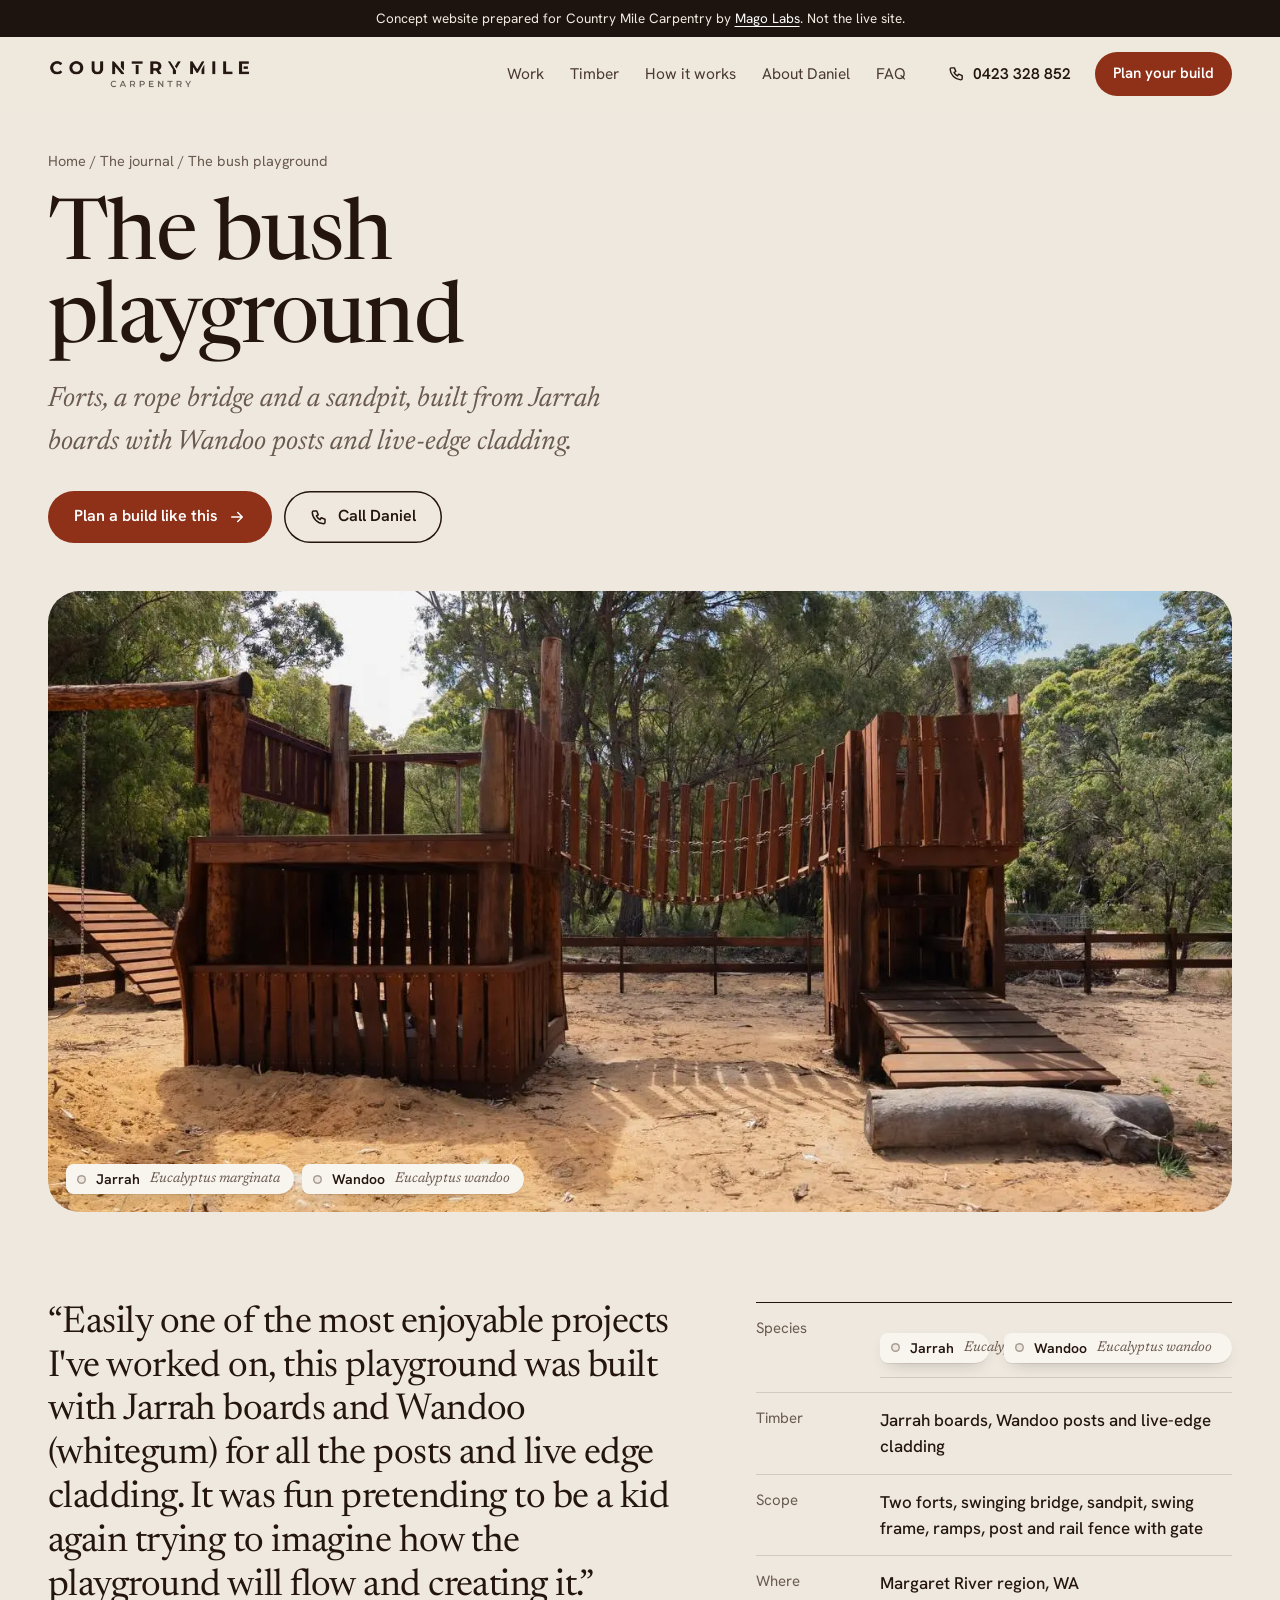
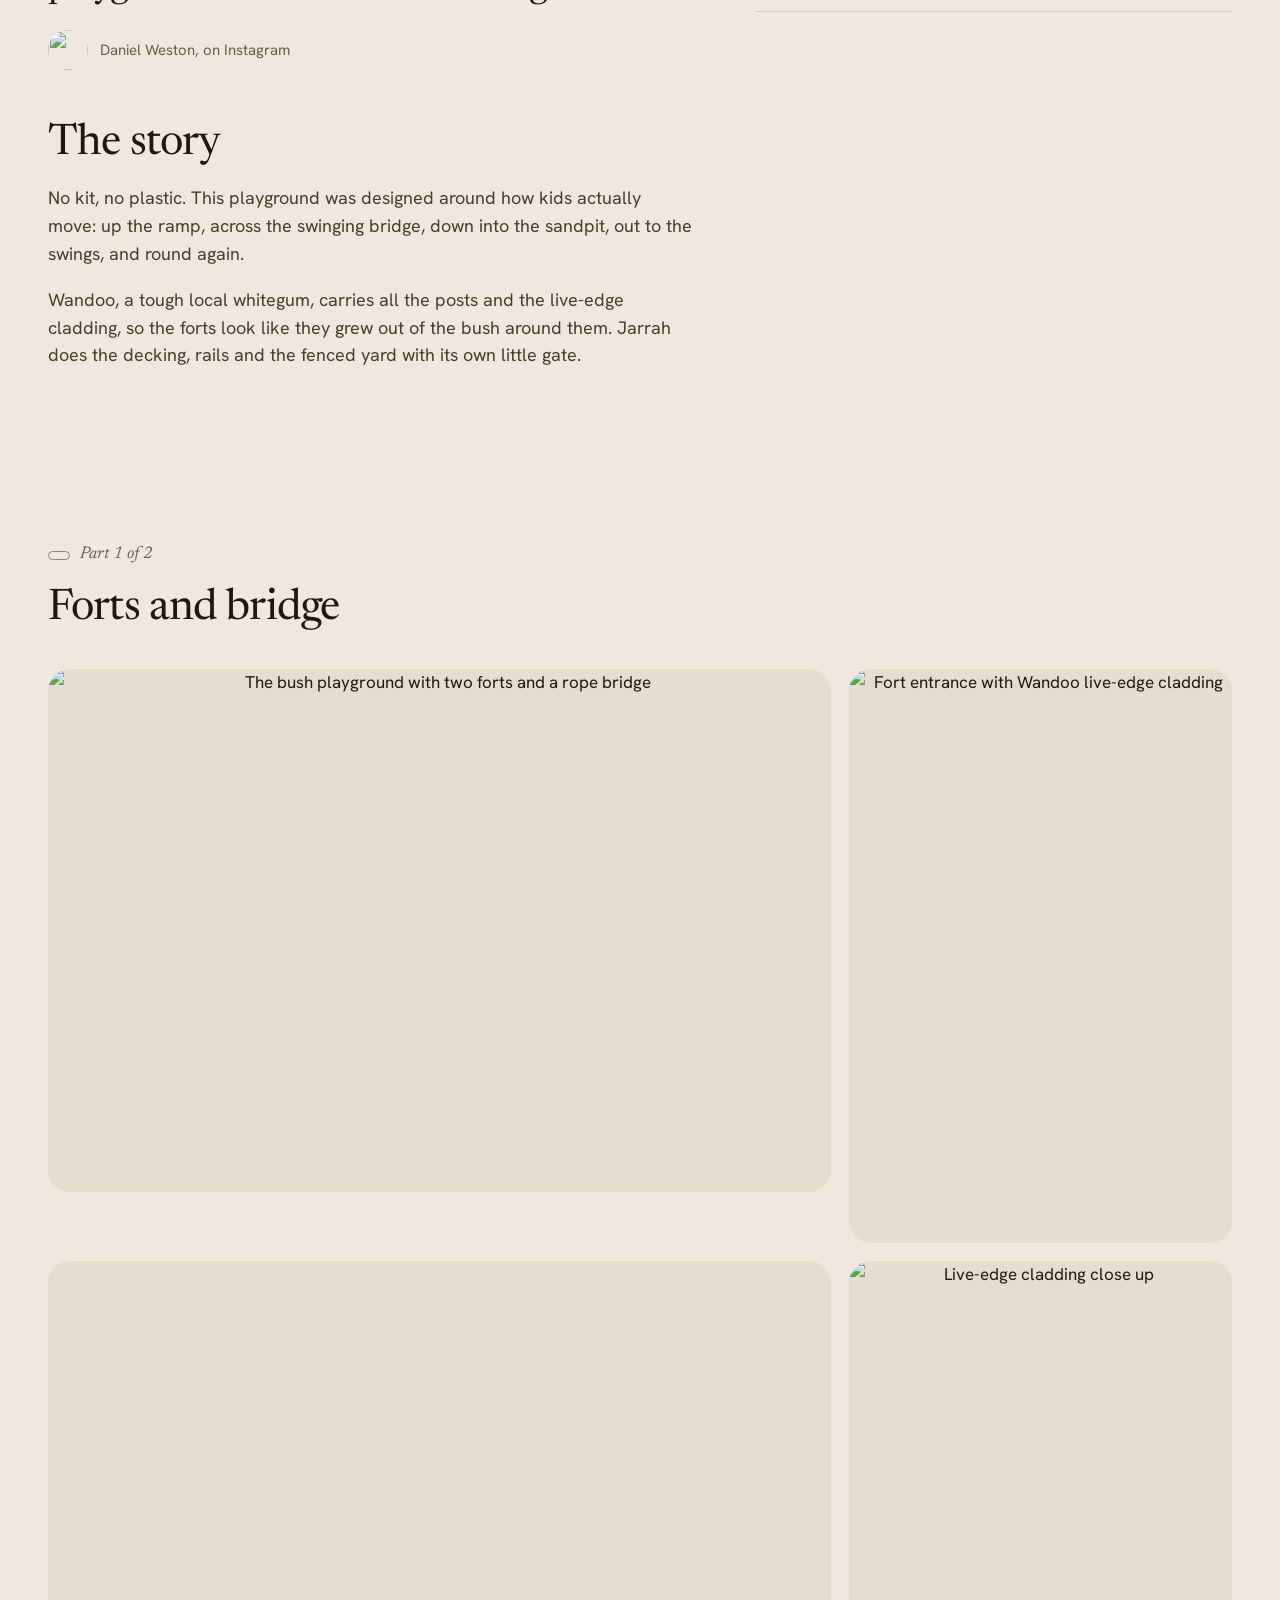
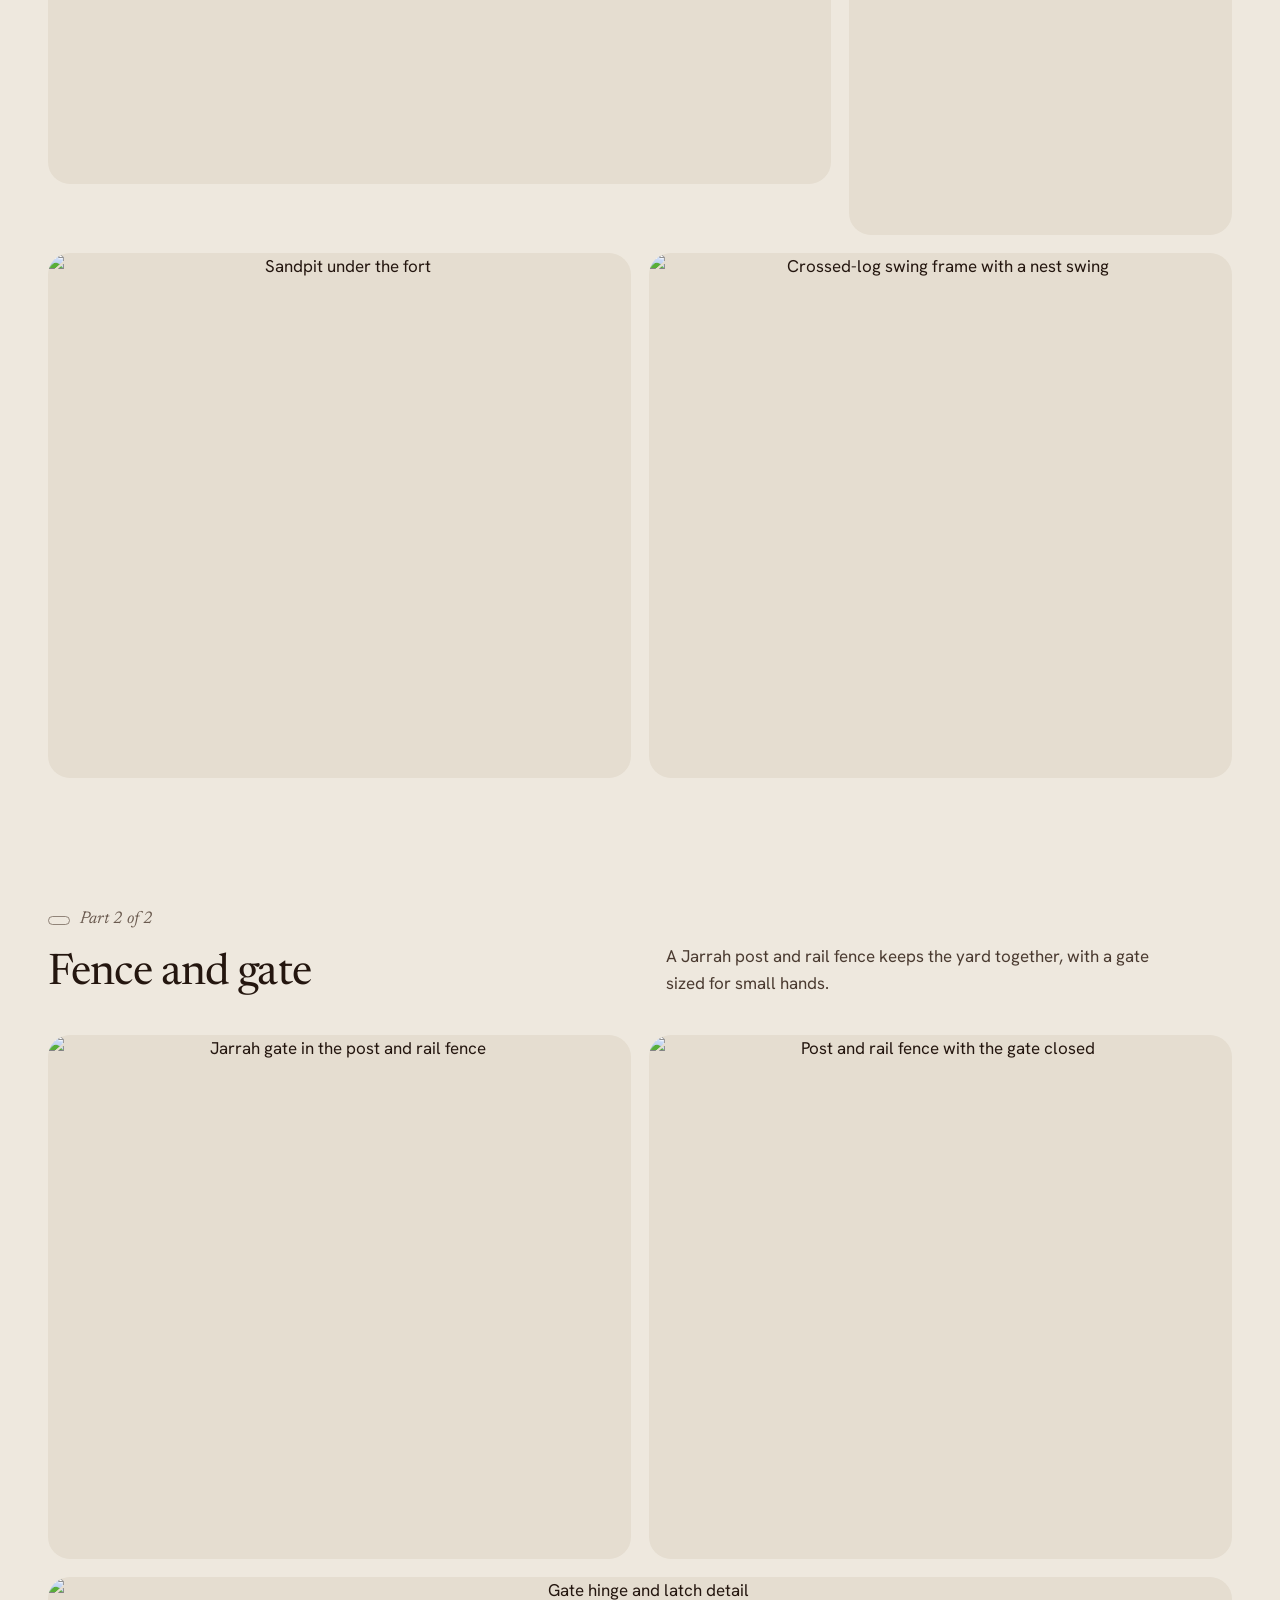
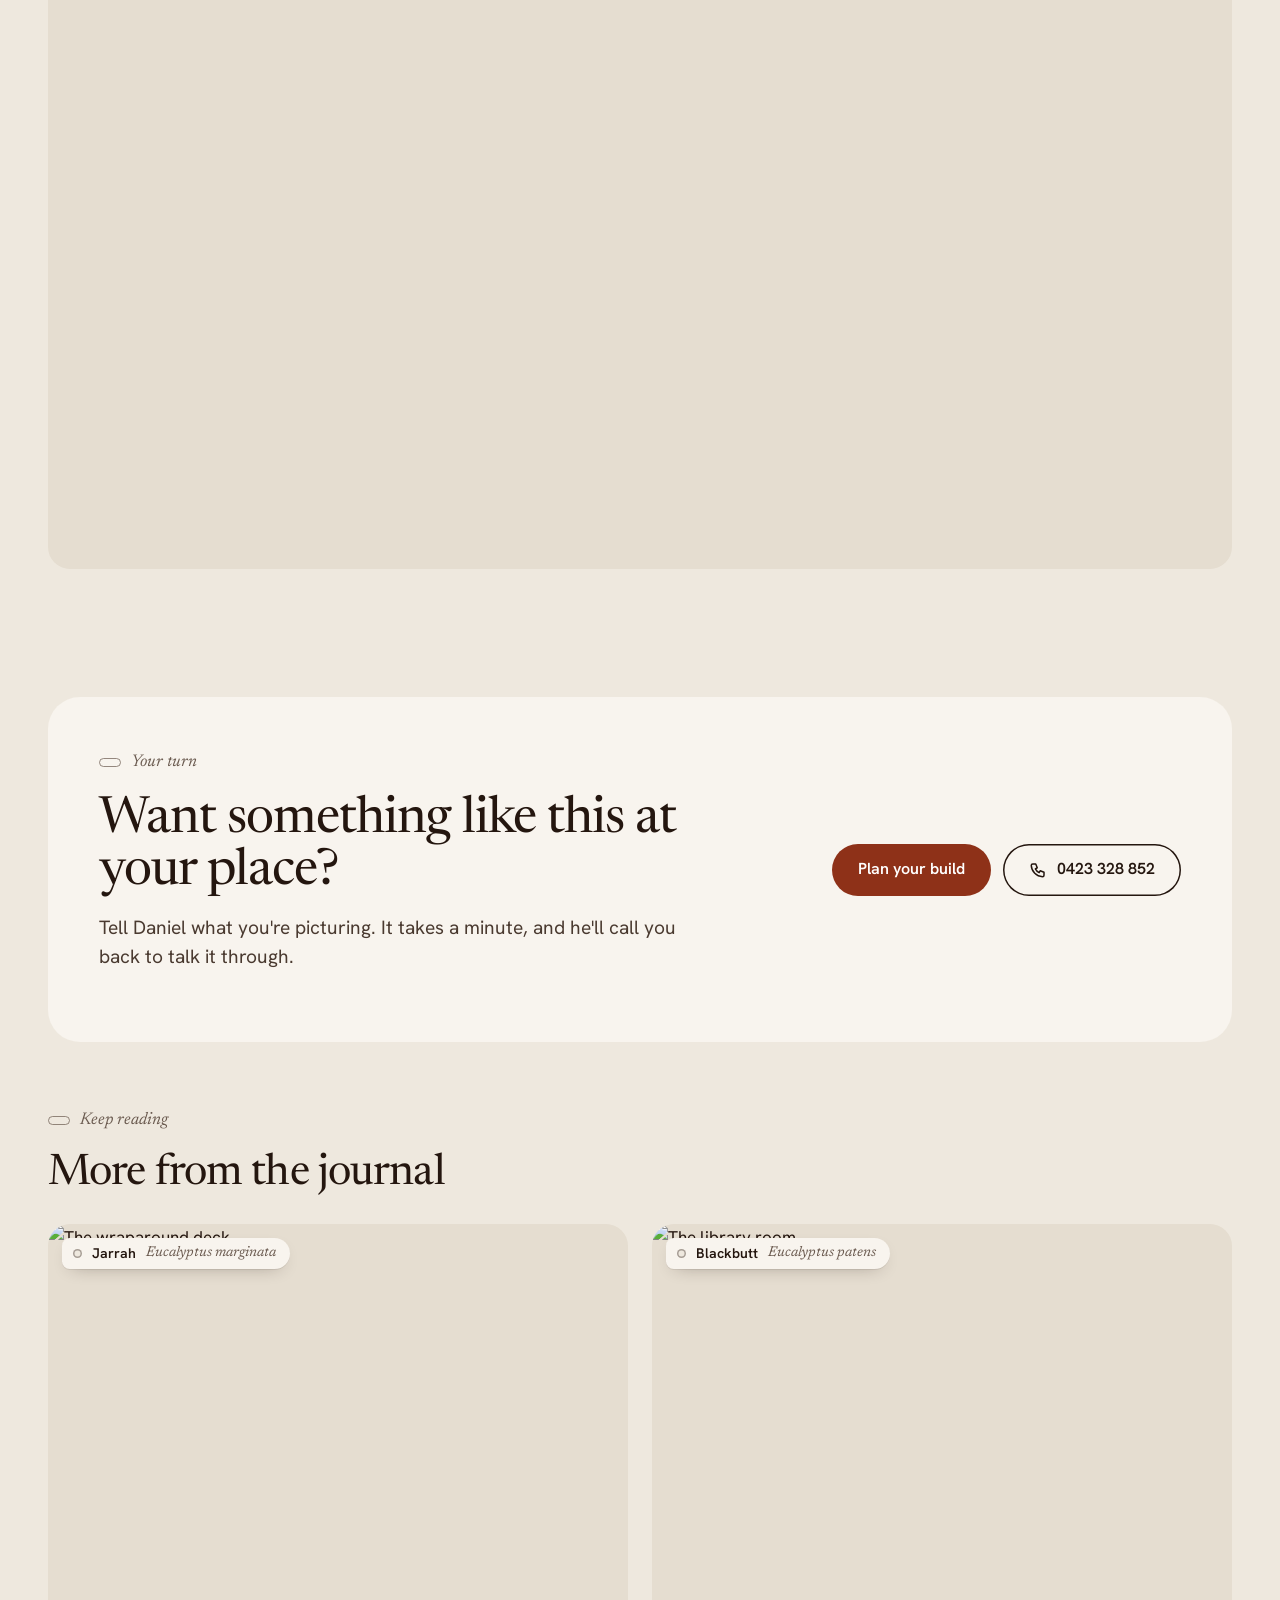
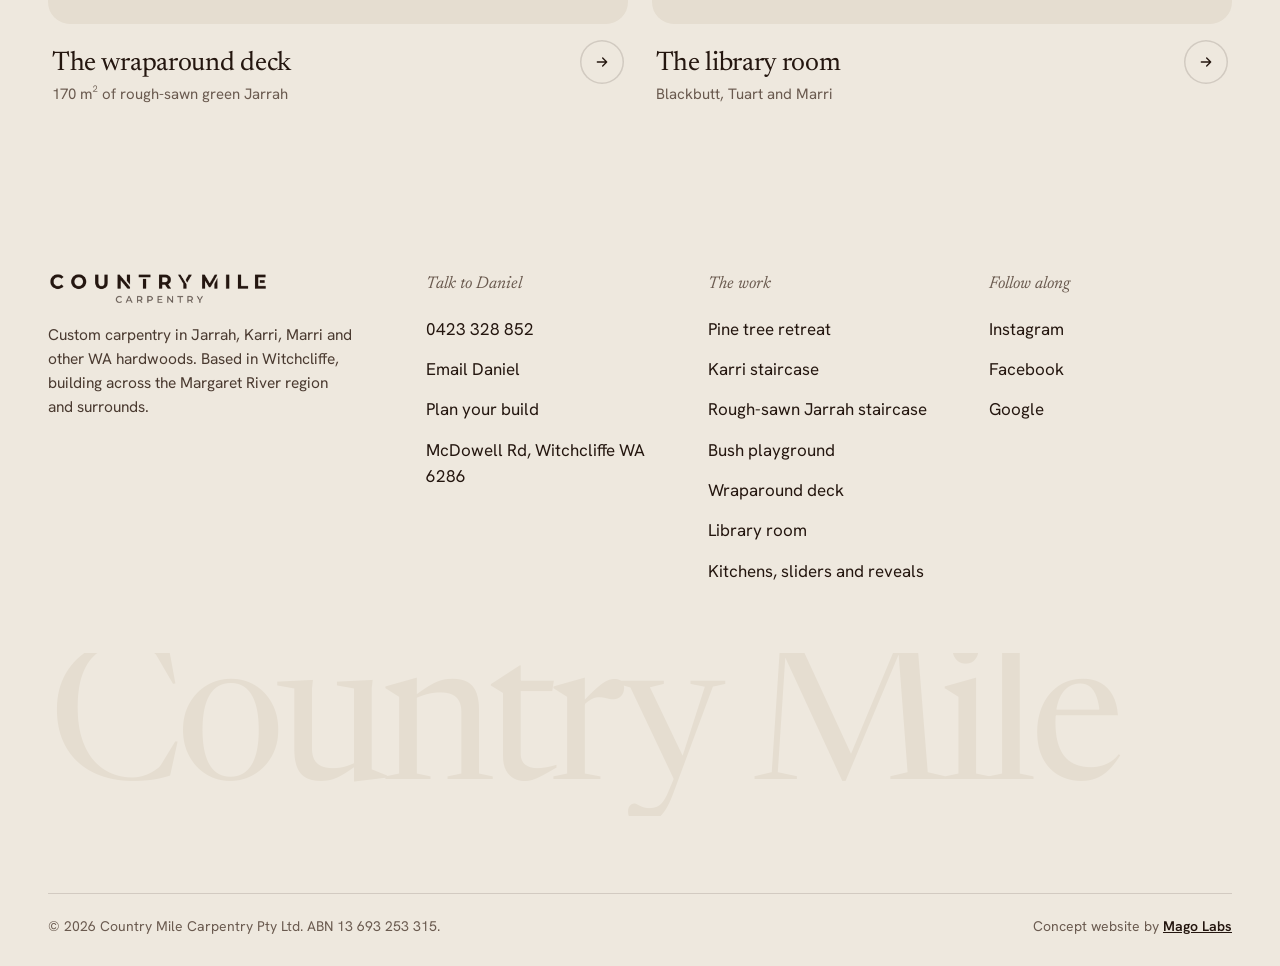
==== projects/bush-playground.html @ 71e159e7 "Add files via upload" ====
<!doctype html>
<html lang="en-AU">
<head>
<meta charset="utf-8">
<meta name="viewport" content="width=device-width,initial-scale=1,viewport-fit=cover">
<title>The bush playground | Custom timber playground in Jarrah and Wandoo | Country Mile Carpentry</title>
<meta name="description" content="Forts, a rope bridge and a sandpit, built from Jarrah boards with Wandoo posts and live-edge cladding. Custom carpentry by Daniel Weston, Country Mile Carpentry, Witchcliffe WA. Call 0423 328 852.">
<link rel="canonical" href="https://countrymilecarpentry.vercel.app/projects/bush-playground.html">
<meta name="robots" content="noindex">
<meta property="og:type" content="website">
<meta property="og:title" content="The bush playground | Custom timber playground in Jarrah and Wandoo | Country Mile Carpentry">
<meta property="og:description" content="Forts, a rope bridge and a sandpit, built from Jarrah boards with Wandoo posts and live-edge cladding. Custom carpentry by Daniel Weston, Country Mile Carpentry, Witchcliffe WA. Call 0423 328 852.">
<meta property="og:image" content="https://countrymilecarpentry.vercel.app/img/og.jpg">
<meta name="theme-color" content="#EEE8DE">
<link rel="icon" href="../favicon.svg" type="image/svg+xml">
<link rel="preload" href="../fonts/newsreader.woff2" as="font" type="font/woff2" crossorigin>
<link rel="preload" href="../fonts/hanken.woff2" as="font" type="font/woff2" crossorigin>
<link rel="stylesheet" href="../styles.css">
<script>document.documentElement.classList.add('js')</script>
<link rel="preload" as="image" href="../img/play-wide-b.webp"><script type="application/ld+json">{"@context": "https://schema.org", "@type": "CreativeWork", "name": "The bush playground", "about": "Custom timber playground in Jarrah and Wandoo, Margaret River region", "creator": {"@type": "HomeAndConstructionBusiness", "name": "Country Mile Carpentry", "telephone": "+61423328852"}, "image": "https://countrymilecarpentry.vercel.app/img/play-wide-b.webp"}</script><script type="application/ld+json">{"@context": "https://schema.org", "@type": "BreadcrumbList", "itemListElement": [{"@type": "ListItem", "position": 1, "name": "Home", "item": "https://countrymilecarpentry.vercel.app/"}, {"@type": "ListItem", "position": 2, "name": "The bush playground", "item": "https://countrymilecarpentry.vercel.app/projects/bush-playground.html"}]}</script>
</head>
<body>
<a class="sr" href="#main">Skip to content</a>
<div class="demo-bar">Concept website prepared for Country Mile Carpentry by <a href="https://magolabs.in" target="_blank" rel="noopener">Mago Labs</a>. Not the live site.</div>
<header class="site-head">
 <div class="wrap head-in">
  <a class="brand" href="../index.html" aria-label="Country Mile Carpentry home"><img src="../img/logo-dark.png" width="1436" height="212" alt="Country Mile Carpentry"></a>
  <nav class="nav" id="nav" aria-label="Main">
   <a href="../index.html#work">Work</a>
   <a href="../index.html#timber">Timber</a>
   <a href="../index.html#process">How it works</a>
   <a href="../index.html#about">About Daniel</a>
   <a href="../index.html#faq">FAQ</a>
  </nav>
  <button class="menu-btn" aria-expanded="false" aria-controls="nav">Menu</button>
  <div class="head-cta">
   <a class="tel" href="tel:+61423328852" aria-label="Call Daniel on 0423 328 852"><svg viewBox="0 0 24 24" fill="none" stroke="currentColor" stroke-width="2" stroke-linecap="round" stroke-linejoin="round" aria-hidden="true"><path d="M5 4h4l2 5-2.5 1.5a11 11 0 0 0 5 5L15 13l5 2v4a2 2 0 0 1-2 2A16 16 0 0 1 3 6a2 2 0 0 1 2-2"/></svg><span>0423 328 852</span></a>
   <a class="btn sm" href="../index.html#plan">Plan your build</a>
  </div>
 </div>
</header>
<main id="main">

<div class="wrap">
 <nav class="crumbs" aria-label="Breadcrumb"><a href="../index.html">Home</a> / <a href="../index.html#work">The journal</a> / <span aria-current="page">The bush playground</span></nav>
 <section class="p-hero">
  <h1>The bush playground</h1>
  <p class="sub">Forts, a rope bridge and a sandpit, built from Jarrah boards with Wandoo posts and live-edge cladding.</p>
  <div class="hero-actions"><a class="btn" href="../index.html?build=play#plan">Plan a build like this <svg viewBox="0 0 24 24" fill="none" stroke="currentColor" stroke-width="2" stroke-linecap="round" stroke-linejoin="round" aria-hidden="true"><path d="M5 12h14M13 6l6 6-6 6"/></svg></a><a class="btn ghost" href="tel:+61423328852"><svg viewBox="0 0 24 24" fill="none" stroke="currentColor" stroke-width="2" stroke-linecap="round" stroke-linejoin="round" aria-hidden="true"><path d="M5 4h4l2 5-2.5 1.5a11 11 0 0 0 5 5L15 13l5 2v4a2 2 0 0 1-2 2A16 16 0 0 1 3 6a2 2 0 0 1 2-2"/></svg>Call Daniel</a></div>
  <div class="p-cover"><img src="../img/play-wide-b.webp" srcset="../thumbs/play-wide-b.webp 760w, ../img/play-wide-b.webp 1440w" sizes="100vw" width="1440" height="963" alt="The bush playground, finished" fetchpriority="high"><div class="tags"><span class="tag"><b>Jarrah</b><span class="latin">Eucalyptus marginata</span></span><span class="tag"><b>Wandoo</b><span class="latin">Eucalyptus wandoo</span></span></div></div>
 </section>
 <div class="p-intro">
  <div>
   <blockquote>&ldquo;Easily one of the most enjoyable projects I've worked on, this playground was built with Jarrah boards and Wandoo (whitegum) for all the posts and live edge cladding. It was fun pretending to be a kid again trying to imagine how the playground will flow and creating it.&rdquo;<cite><img src="../img/daniel-shed.webp" srcset="../thumbs/daniel-shed.webp 760w, ../img/daniel-shed.webp 1080w" sizes="40px" width="1080" height="1440" alt="" loading="lazy" decoding="async">Daniel Weston, on Instagram</cite></blockquote>
   <div class="p-copy" style="margin-top:clamp(36px,4vw,56px)"><h2>The story</h2><p>No kit, no plastic. This playground was designed around how kids actually move: up the ramp, across the swinging bridge, down into the sandpit, out to the swings, and round again.</p><p>Wandoo, a tough local whitegum, carries all the posts and the live-edge cladding, so the forts look like they grew out of the bush around them. Jarrah does the decking, rails and the fenced yard with its own little gate.</p></div>
  </div>
  <div><dl class="spec"><div><dt>Species</dt><dd><div class="tags" style="margin-top:2px"><span class="tag"><b>Jarrah</b><span class="latin">Eucalyptus marginata</span></span><span class="tag"><b>Wandoo</b><span class="latin">Eucalyptus wandoo</span></span></div></dd></div><div><dt>Timber</dt><dd>Jarrah boards, Wandoo posts and live-edge cladding</dd></div><div><dt>Scope</dt><dd>Two forts, swinging bridge, sandpit, swing frame, ramps, post and rail fence with gate</dd></div><div><dt>Where</dt><dd>Margaret River region, WA</dd></div></dl></div>
 </div>
 <section class="chapter" aria-labelledby="ch0">
 <div class="chapter-head"><div><div class="label">Part 1 of 2</div><h2 id="ch0" style="font-size:clamp(30px,3.4vw,46px)">Forts and bridge</h2></div><span></span></div>
 <div class="gal" data-lb><button data-full="../img/play-wide.webp" class="g-w" aria-label="Open photo: The bush playground with two forts and a rope bridge"><img src="../img/play-wide.webp" srcset="../thumbs/play-wide.webp 760w, ../img/play-wide.webp 1440w" sizes="(max-width: 900px) 50vw, 33vw" width="1440" height="961" alt="The bush playground with two forts and a rope bridge" loading="lazy" decoding="async"></button><button data-full="../img/play-tower.webp" class="g-t" aria-label="Open photo: Fort entrance with Wandoo live-edge cladding"><img src="../img/play-tower.webp" srcset="../thumbs/play-tower.webp 760w, ../img/play-tower.webp 1440w" sizes="(max-width: 900px) 50vw, 33vw" width="1440" height="963" alt="Fort entrance with Wandoo live-edge cladding" loading="lazy" decoding="async"></button><button data-full="../img/play-wide-b.webp" class="g-w" aria-label="Open photo: Swinging bridge between the two forts"><img src="../img/play-wide-b.webp" srcset="../thumbs/play-wide-b.webp 760w, ../img/play-wide-b.webp 1440w" sizes="(max-width: 900px) 50vw, 33vw" width="1440" height="963" alt="Swinging bridge between the two forts" loading="lazy" decoding="async"></button><button data-full="../img/play-cladding.webp" class="g-t" aria-label="Open photo: Live-edge cladding close up"><img src="../img/play-cladding.webp" srcset="../thumbs/play-cladding.webp 760w, ../img/play-cladding.webp 1440w" sizes="(max-width: 900px) 50vw, 33vw" width="1440" height="963" alt="Live-edge cladding close up" loading="lazy" decoding="async"></button><button data-full="../img/play-sandpit.webp" class="g-h" aria-label="Open photo: Sandpit under the fort"><img src="../img/play-sandpit.webp" srcset="../thumbs/play-sandpit.webp 760w, ../img/play-sandpit.webp 1440w" sizes="(max-width: 900px) 50vw, 33vw" width="1440" height="963" alt="Sandpit under the fort" loading="lazy" decoding="async"></button><button data-full="../img/play-swing.webp" class="g-h" aria-label="Open photo: Crossed-log swing frame with a nest swing"><img src="../img/play-swing.webp" srcset="../thumbs/play-swing.webp 760w, ../img/play-swing.webp 1440w" sizes="(max-width: 900px) 50vw, 33vw" width="1440" height="963" alt="Crossed-log swing frame with a nest swing" loading="lazy" decoding="async"></button></div>
</section><section class="chapter" aria-labelledby="ch1">
 <div class="chapter-head"><div><div class="label">Part 2 of 2</div><h2 id="ch1" style="font-size:clamp(30px,3.4vw,46px)">Fence and gate</h2></div><p>A Jarrah post and rail fence keeps the yard together, with a gate sized for small hands.</p></div>
 <div class="gal" data-lb><button data-full="../img/play-gate.webp" class="g-h" aria-label="Open photo: Jarrah gate in the post and rail fence"><img src="../img/play-gate.webp" srcset="../thumbs/play-gate.webp 760w, ../img/play-gate.webp 1440w" sizes="(max-width: 900px) 50vw, 33vw" width="1440" height="963" alt="Jarrah gate in the post and rail fence" loading="lazy" decoding="async"></button><button data-full="../img/play-gate-b.webp" class="g-h" aria-label="Open photo: Post and rail fence with the gate closed"><img src="../img/play-gate-b.webp" srcset="../thumbs/play-gate-b.webp 760w, ../img/play-gate-b.webp 1440w" sizes="(max-width: 900px) 50vw, 33vw" width="1440" height="963" alt="Post and rail fence with the gate closed" loading="lazy" decoding="async"></button><button data-full="../img/play-gate-c.webp" class="g-f" aria-label="Open photo: Gate hinge and latch detail"><img src="../img/play-gate-c.webp" srcset="../thumbs/play-gate-c.webp 760w, ../img/play-gate-c.webp 1440w" sizes="(max-width: 900px) 50vw, 33vw" width="1440" height="963" alt="Gate hinge and latch detail" loading="lazy" decoding="async"></button></div>
</section>
 <section class="chapter">
  <div class="p-cta" data-rv>
   <div><div class="label">Your turn</div><h2>Want something like this at your place?</h2><p class="lede" style="margin-top:14px">Tell Daniel what you're picturing. It takes a minute, and he'll call you back to talk it through.</p></div>
   <div class="acts"><a class="btn" href="../index.html?build=play#plan">Plan your build</a><a class="btn ghost" href="tel:+61423328852"><svg viewBox="0 0 24 24" fill="none" stroke="currentColor" stroke-width="2" stroke-linecap="round" stroke-linejoin="round" aria-hidden="true"><path d="M5 4h4l2 5-2.5 1.5a11 11 0 0 0 5 5L15 13l5 2v4a2 2 0 0 1-2 2A16 16 0 0 1 3 6a2 2 0 0 1 2-2"/></svg>0423 328 852</a></div>
  </div>
 </section>
 <section class="chapter" aria-labelledby="more-h" style="padding-top:0">
  <div class="label">Keep reading</div><h2 id="more-h" style="font-size:clamp(30px,3.4vw,46px);margin-bottom:28px">More from the journal</h2>
  <div class="next"><a class="story " href="../projects/wraparound-deck.html" data-rv>
 <div class="ph"><span class="tag"><b>Jarrah</b><span class="latin">Eucalyptus marginata</span></span><img src="../img/wrap-run.webp" srcset="../thumbs/wrap-run.webp 760w, ../img/wrap-run.webp 1080w" sizes="(max-width: 900px) 100vw, 50vw" width="1080" height="1440" alt="The wraparound deck" loading="lazy" decoding="async"></div>
 <div class="meta"><div><h3>The wraparound deck</h3><p>170 m² of rough-sawn green Jarrah</p></div><span class="go" aria-hidden="true"><svg viewBox="0 0 24 24" fill="none" stroke="currentColor" stroke-width="2" stroke-linecap="round" stroke-linejoin="round" aria-hidden="true"><path d="M5 12h14M13 6l6 6-6 6"/></svg></span></div>
</a><a class="story " href="../projects/library-room.html" data-rv>
 <div class="ph"><span class="tag"><b>Blackbutt</b><span class="latin">Eucalyptus patens</span></span><img src="../img/library.webp" srcset="../thumbs/library.webp 760w, ../img/library.webp 1440w" sizes="(max-width: 900px) 100vw, 50vw" width="1440" height="1037" alt="The library room" loading="lazy" decoding="async"></div>
 <div class="meta"><div><h3>The library room</h3><p>Blackbutt, Tuart and Marri</p></div><span class="go" aria-hidden="true"><svg viewBox="0 0 24 24" fill="none" stroke="currentColor" stroke-width="2" stroke-linecap="round" stroke-linejoin="round" aria-hidden="true"><path d="M5 12h14M13 6l6 6-6 6"/></svg></span></div>
</a></div>
 </section>
</div>
</main>
<footer class="foot">
 <div class="wrap">
  <div class="foot-grid">
   <div>
    <img class="logo" src="../img/logo-dark.png" width="1436" height="212" alt="Country Mile Carpentry" loading="lazy">
    <p>Custom carpentry in Jarrah, Karri, Marri and other WA hardwoods. Based in Witchcliffe, building across the Margaret River region and surrounds.</p>
   </div>
   <div><h4>Talk to Daniel</h4><ul>
    <li><a href="tel:+61423328852">0423 328 852</a></li>
    <li><a href="mailto:Countrymilecarpentry@hotmail.com">Email Daniel</a></li>
    <li><a href="../index.html#plan">Plan your build</a></li>
    <li><a href="https://www.google.com/maps/search/?api=1&query=Country+Mile+Carpentry+Witchcliffe+WA" target="_blank" rel="noopener">McDowell Rd, Witchcliffe WA 6286</a></li>
   </ul></div>
   <div><h4>The work</h4><ul><li><a href="../projects/pine-tree-retreat.html">Pine tree retreat</a></li><li><a href="../projects/karri-staircase.html">Karri staircase</a></li><li><a href="../projects/rough-sawn-jarrah-staircase.html">Rough-sawn Jarrah staircase</a></li><li><a href="../projects/bush-playground.html">Bush playground</a></li><li><a href="../projects/wraparound-deck.html">Wraparound deck</a></li><li><a href="../projects/library-room.html">Library room</a></li><li><a href="../projects/kitchens-sliders-reveals.html">Kitchens, sliders and reveals</a></li></ul></div>
   <div><h4>Follow along</h4><ul>
    <li><a href="https://www.instagram.com/countrymilecarpentry/" target="_blank" rel="noopener">Instagram</a></li>
    <li><a href="https://www.facebook.com/profile.php?id=61584811137243" target="_blank" rel="noopener">Facebook</a></li>
    <li><a href="https://www.google.com/maps/search/?api=1&query=Country+Mile+Carpentry+Witchcliffe+WA" target="_blank" rel="noopener">Google</a></li>
   </ul></div>
  </div>
  <div class="giant" aria-hidden="true">Country Mile</div>
  <div class="foot-base">
   <span>&copy; 2026 Country Mile Carpentry Pty Ltd. ABN 13 693 253 315.</span>
   <span>Concept website by <a href="https://magolabs.in" target="_blank" rel="noopener">Mago Labs</a></span>
  </div>
 </div>
</footer>
<div class="dock" aria-label="Quick contact">
 <a href="tel:+61423328852"><svg viewBox="0 0 24 24" fill="none" stroke="currentColor" stroke-width="2" stroke-linecap="round" stroke-linejoin="round" aria-hidden="true"><path d="M5 4h4l2 5-2.5 1.5a11 11 0 0 0 5 5L15 13l5 2v4a2 2 0 0 1-2 2A16 16 0 0 1 3 6a2 2 0 0 1 2-2"/></svg>Call Daniel</a>
 <a href="../index.html#plan">Plan your build</a>
</div>
<script src="../site.js" defer></script>
</body>
</html>
---- styles.css ----
@font-face{font-family:"Newsreader";src:url(fonts/newsreader.woff2) format("woff2-variations");font-weight:200 800;font-style:normal;font-display:swap}
@font-face{font-family:"Newsreader";src:url(fonts/newsreader-italic.woff2) format("woff2-variations");font-weight:200 800;font-style:italic;font-display:swap}
@font-face{font-family:"Hanken Grotesk";src:url(fonts/hanken.woff2) format("woff2-variations");font-weight:100 900;font-style:normal;font-display:swap}
/* Country Mile Carpentry concept site. Built by Mago Labs. */
:root{
  --paper:#EEE8DE;
  --paper-2:#E5DDD0;
  --card:#F8F4EE;
  --ink:#24160F;
  --ink-soft:#4A3A30;
  --muted:#6A5A4F;
  --line:rgba(36,22,15,.14);
  --accent:#8E3118;
  --accent-ink:#71240F;
  --dark:#1D1410;
  --dark-2:#2A1E18;
  --on-dark:#F1EADF;
  --on-dark-muted:#BBAA9B;
  --r:22px;
  --r-lg:32px;
  --max:1320px;
  --gut:clamp(16px,4vw,48px);
  --serif:"Newsreader",Georgia,"Times New Roman",serif;
  --sans:"Hanken Grotesk",system-ui,-apple-system,"Segoe UI",sans-serif;
  --ease:cubic-bezier(.2,.7,.1,1);
}
*,*::before,*::after{box-sizing:border-box}
html{-webkit-text-size-adjust:100%;scroll-behavior:smooth;scroll-padding-top:90px}
body{margin:0;background:var(--paper);color:var(--ink);font-family:var(--sans);font-size:17px;line-height:1.55;-webkit-font-smoothing:antialiased;-webkit-tap-highlight-color:transparent;overflow-x:hidden}
img,video{display:block;max-width:100%;height:auto}
a{color:inherit}
button{font:inherit;color:inherit}
:focus-visible{outline:2.5px solid var(--accent);outline-offset:3px;border-radius:6px}
.wrap{max-width:var(--max);margin:0 auto;padding:0 var(--gut)}
.sr{position:absolute;width:1px;height:1px;overflow:hidden;clip:rect(0 0 0 0);white-space:nowrap}

/* type */
h1,h2,h3,.serif{font-family:var(--serif);font-weight:420;font-optical-sizing:auto;letter-spacing:-.02em;margin:0}
h1{font-size:clamp(46px,7.4vw,108px);line-height:.98}
h2{font-size:clamp(36px,5vw,64px);line-height:1.02}
h3{font-size:clamp(24px,2.4vw,32px);line-height:1.12;letter-spacing:-.012em}
.soft{color:var(--muted)}
.dark .soft{color:var(--on-dark-muted)}
p{margin:0 0 1em}
.lede{font-size:clamp(18px,1.5vw,20px);line-height:1.55;max-width:58ch;color:var(--ink-soft)}
.label{display:inline-flex;align-items:center;gap:10px;font-family:var(--serif);font-style:italic;font-size:17px;color:var(--muted);margin-bottom:18px}
.label::before{content:"";width:22px;height:9px;border-radius:9px;border:1.5px solid currentColor;opacity:.7}
.dark .label{color:var(--on-dark-muted)}
.latin{font-family:var(--serif);font-style:italic;font-weight:400}

/* demo bar */
.demo-bar{background:var(--dark);color:var(--on-dark);font-size:13.5px;text-align:center;padding:9px var(--gut);line-height:1.4}
.demo-bar a{color:#fff;text-underline-offset:3px}

/* header */
.site-head{position:sticky;top:0;z-index:50;background:rgba(238,232,222,.86);backdrop-filter:saturate(1.2) blur(14px);-webkit-backdrop-filter:saturate(1.2) blur(14px);border-bottom:1px solid transparent;transition:border-color .3s}
.site-head.scrolled{border-bottom-color:var(--line)}
.head-in{display:flex;align-items:center;gap:28px;height:74px}
.brand{display:block;flex:none}
.brand img{height:30px;width:auto}
.nav{display:flex;gap:26px;margin-left:auto}
.nav a{text-decoration:none;font-size:15.5px;color:var(--ink-soft);padding:8px 0;position:relative}
.nav a::after{content:"";position:absolute;left:0;right:0;bottom:2px;height:1.5px;background:var(--accent);transform:scaleX(0);transform-origin:left;transition:transform .35s var(--ease)}
.nav a:hover::after{transform:scaleX(1)}
.head-cta{display:flex;align-items:center;gap:10px}
.tel{display:inline-flex;align-items:center;gap:8px;text-decoration:none;font-weight:600;font-size:15.5px;padding:10px 14px;border-radius:99px;min-height:44px}
.tel:hover{background:var(--paper-2)}
.tel svg{width:17px;height:17px}
.menu-btn{display:none;margin-left:auto;background:none;border:1px solid var(--line);border-radius:99px;min-height:44px;padding:0 16px;cursor:pointer;font-weight:600;font-size:15px}

/* buttons */
.btn{--bg:var(--accent);--fg:#fff;display:inline-flex;align-items:center;justify-content:center;gap:10px;min-height:52px;padding:0 26px;border-radius:99px;background:var(--bg);color:var(--fg);text-decoration:none;font-weight:600;font-size:16px;border:0;cursor:pointer;position:relative;overflow:hidden;transition:transform .2s var(--ease),background .25s}
.btn:hover{background:var(--accent-ink)}
.btn:active{transform:scale(.97)}
.btn.ghost{--bg:transparent;--fg:var(--ink);box-shadow:inset 0 0 0 1.5px var(--ink)}
.btn.ghost:hover{background:var(--ink);color:var(--paper)}
.btn.light{--bg:var(--on-dark);--fg:var(--ink)}
.btn.light:hover{background:#fff}
.btn.sm{min-height:44px;padding:0 18px;font-size:15px}
.btn svg{width:18px;height:18px}

/* timber tag */
.tag{display:inline-flex;align-items:center;gap:10px;background:var(--card);color:var(--ink);border-radius:9px 18px 18px 9px;padding:7px 14px 7px 11px;box-shadow:0 1px 0 rgba(36,22,15,.08),0 6px 18px -10px rgba(36,22,15,.45);font-size:14px;line-height:1.15;white-space:nowrap}
.tag::before{content:"";width:9px;height:9px;border-radius:50%;background:var(--paper);box-shadow:inset 0 0 0 1.5px rgba(36,22,15,.35);flex:none}
.tag b{font-weight:600}
.tag .latin{color:var(--muted);font-size:14px}
.tags{display:flex;flex-wrap:wrap;gap:8px}

/* hero */
.hero{padding:clamp(28px,4vw,56px) 0 0}
.hero-grid{display:grid;grid-template-columns:minmax(0,1.08fr) minmax(0,.92fr);gap:clamp(28px,4vw,64px);align-items:center}
.hero h1{font-size:clamp(46px,6.3vw,94px)}
.hero h1 .l{display:inline}
.hero h1 .l2{color:var(--muted)}
.hero .lede{margin:28px 0 32px}
.hero-actions{display:flex;flex-wrap:wrap;gap:12px;align-items:center}
.hero-note{margin-top:22px;font-size:14.5px;color:var(--muted);display:flex;gap:8px;align-items:center}
.hero-note svg{width:16px;height:16px;flex:none}
.film{position:relative;border-radius:var(--r-lg);overflow:hidden;aspect-ratio:4/5;background:var(--dark) center/cover no-repeat;max-height:calc(100vh - 150px);min-height:420px;width:100%}
.film video{position:absolute;inset:0;width:100%;height:100%;object-fit:cover}
.film::after{content:"";position:absolute;inset:0;background:linear-gradient(180deg,rgba(29,20,16,0) 55%,rgba(29,20,16,.55));pointer-events:none}
.film .caption{position:absolute;left:18px;right:18px;bottom:18px;z-index:2;display:flex;justify-content:space-between;align-items:flex-end;gap:12px;flex-wrap:wrap}
.film .caption p{margin:0;color:#fff;font-family:var(--serif);font-style:italic;font-size:17px;max-width:30ch;text-shadow:0 1px 12px rgba(0,0,0,.4)}
.film .play{position:absolute;top:16px;right:16px;z-index:3;width:44px;height:44px;border-radius:50%;border:0;background:rgba(248,244,238,.9);cursor:pointer;display:grid;place-items:center}
.film .play svg{width:16px;height:16px}

/* ledger proof strip */
.ledger{margin-top:clamp(36px,5vw,64px);border-top:1px solid var(--line);border-bottom:1px solid var(--line);display:grid;grid-template-columns:repeat(4,1fr)}
.ledger div{padding:22px 22px 22px 0;display:flex;flex-direction:column;gap:2px}
.ledger div+div{padding-left:22px;border-left:1px solid var(--line)}
.ledger strong{font-family:var(--serif);font-weight:420;font-size:clamp(26px,2.6vw,36px);letter-spacing:-.02em;line-height:1.1}
.ledger span{font-size:14.5px;color:var(--muted)}

/* sections */
.sec{padding:clamp(80px,10vw,150px) 0}
.sec-head{display:grid;grid-template-columns:minmax(0,1.1fr) minmax(0,.9fr);gap:clamp(24px,4vw,64px);align-items:end;margin-bottom:clamp(40px,5vw,72px)}
.sec-head p{margin:0;max-width:52ch;color:var(--ink-soft)}
.dark .sec-head p{color:var(--on-dark-muted)}

/* brief / problem */
.brief-quote{font-family:var(--serif);font-size:clamp(32px,4.4vw,60px);line-height:1.08;letter-spacing:-.02em;max-width:22ch;margin:0 0 clamp(40px,5vw,72px)}
.brief-quote span{color:var(--muted)}
.brief-grid{display:grid;grid-template-columns:repeat(3,1fr);gap:clamp(18px,2.5vw,32px)}
.brief-item{border-top:1.5px solid var(--ink);padding-top:20px}
.brief-item h3{font-size:clamp(21px,1.9vw,25px);margin-bottom:10px}
.brief-item p{color:var(--ink-soft);margin:0;font-size:16.5px}
.answer{margin-top:clamp(48px,6vw,88px);display:grid;grid-template-columns:minmax(0,.85fr) minmax(0,1.15fr);gap:clamp(24px,4vw,64px);align-items:center;background:var(--card);border-radius:var(--r-lg);padding:clamp(14px,1.6vw,20px)}
.answer img{border-radius:var(--r);width:100%;aspect-ratio:4/3.4;object-fit:cover}
.answer-copy{padding:clamp(10px,2vw,32px) clamp(10px,2vw,40px) clamp(10px,2vw,32px) 0}
.answer-copy h3{font-size:clamp(28px,3vw,40px);margin-bottom:16px}
.checks{list-style:none;padding:0;margin:22px 0 0;display:grid;gap:10px}
.checks li{display:flex;gap:12px;align-items:flex-start;font-size:16.5px}
.checks li::before{content:"";width:18px;height:18px;flex:none;margin-top:4px;border-radius:50%;background:var(--accent) url("data:image/svg+xml,%3Csvg xmlns='http://www.w3.org/2000/svg' viewBox='0 0 24 24' fill='none' stroke='white' stroke-width='3.2' stroke-linecap='round' stroke-linejoin='round'%3E%3Cpath d='M6 12.5l4 4 8-9'/%3E%3C/svg%3E") center/12px no-repeat}

/* contents (services) */
.contents{border-top:1px solid var(--line)}
.c-row{display:grid;grid-template-columns:minmax(0,1.3fr) minmax(0,1fr) 150px;gap:clamp(14px,2.4vw,36px);align-items:center;padding:24px 0;border-bottom:1px solid var(--line);text-decoration:none;position:relative}
.c-row .pg{font-family:var(--serif);font-style:italic;color:var(--muted);font-size:17px}
.c-row h3{font-size:clamp(26px,3vw,42px);transition:transform .45s var(--ease)}
.c-row p{margin:0;color:var(--ink-soft);font-size:16px}
.c-row .see{font-size:14.5px;color:var(--muted);display:block;margin-top:6px}
.c-row .thumb{width:150px;aspect-ratio:4/3;border-radius:14px;overflow:hidden;background:var(--paper-2)}
.c-row .thumb img{width:100%;height:100%;object-fit:cover;transition:transform .7s var(--ease)}
.c-row:hover h3{transform:translateX(8px)}
.c-row:hover .thumb img{transform:scale(1.06)}

/* journal grid */
.journal{display:grid;grid-template-columns:repeat(12,1fr);gap:clamp(14px,1.8vw,24px)}
.story{position:relative;display:block;text-decoration:none;color:var(--ink)}
.story .ph{position:relative;border-radius:var(--r);overflow:hidden;background:var(--paper-2)}
.story .ph img{width:100%;height:100%;object-fit:cover;transition:transform 1s var(--ease)}
.story:hover .ph img{transform:scale(1.04)}
.story .tag{position:absolute;top:14px;left:14px;z-index:2}
.story .meta{padding:16px 4px 0;display:flex;justify-content:space-between;gap:16px;align-items:baseline}
.story h3{font-size:clamp(22px,2.1vw,30px)}
.story .meta p{margin:4px 0 0;color:var(--muted);font-size:15px}
.story .go{flex:none;width:44px;height:44px;border-radius:50%;box-shadow:inset 0 0 0 1.5px var(--line);display:grid;place-items:center;transition:background .3s,box-shadow .3s}
.story .go svg{width:16px;height:16px;transition:transform .35s var(--ease)}
.story:hover .go{background:var(--ink);color:var(--paper);box-shadow:none}
.story:hover .go svg{transform:rotate(-45deg)}
.s-lead{grid-column:span 8}.s-lead .ph{aspect-ratio:16/10.4}
.s-side{grid-column:span 4}.s-side .ph{aspect-ratio:4/5.25}
.s-third{grid-column:span 4}.s-third .ph{aspect-ratio:4/4.4}
.s-half{grid-column:span 6}.s-half .ph{aspect-ratio:16/11}
.feature-quote{grid-column:span 4;align-self:center;padding:clamp(12px,2vw,28px)}
.feature-quote blockquote{margin:0;font-family:var(--serif);font-size:clamp(24px,2.4vw,32px);line-height:1.2;letter-spacing:-.01em}
.feature-quote cite{display:block;margin-top:14px;font-style:normal;font-size:15px;color:var(--muted)}

/* timber index */
.dark{background:var(--dark);color:var(--on-dark)}
.band{border-radius:var(--r-lg);margin:0 clamp(8px,1.4vw,20px)}
.timber{display:grid;grid-template-columns:minmax(0,.9fr) minmax(0,1.1fr);gap:clamp(28px,4vw,72px);align-items:stretch}
.species{list-style:none;margin:0;padding:0;border-top:1px solid rgba(241,234,223,.16)}
.species button{width:100%;display:flex;align-items:baseline;justify-content:space-between;gap:16px;background:none;border:0;border-bottom:1px solid rgba(241,234,223,.16);padding:18px 4px;cursor:pointer;text-align:left;color:var(--on-dark-muted);transition:color .3s,padding .4s var(--ease)}
.species button .nm{font-family:var(--serif);font-size:clamp(28px,3.2vw,44px);letter-spacing:-.02em;line-height:1}
.species button .latin{font-size:16px}
.species button[aria-selected="true"]{color:var(--on-dark);padding-left:16px}
.species button[aria-selected="true"] .nm::before{content:"";display:inline-block;width:10px;height:10px;border-radius:50%;background:var(--accent);margin-right:14px;vertical-align:middle;box-shadow:0 0 0 4px rgba(142,49,24,.35)}
.species button:hover{color:var(--on-dark)}
.specimen{background:var(--dark-2);border-radius:var(--r);overflow:hidden;display:grid;grid-template-rows:minmax(300px,1fr) auto}
.specimen .grain{position:relative;overflow:hidden}
.specimen .grain img{position:absolute;inset:0;width:100%;height:100%;object-fit:cover;transition:opacity .6s var(--ease),transform 1.2s var(--ease)}
.specimen .grain img.out{opacity:0;transform:scale(1.06)}
.specimen .body{padding:clamp(20px,2.6vw,34px)}
.specimen h3{font-size:clamp(28px,2.6vw,36px)}
.specimen h3 .latin{font-size:.6em;color:var(--on-dark-muted);margin-left:8px;letter-spacing:0}
.specimen p{color:var(--on-dark-muted);margin:12px 0 18px;max-width:52ch}
.used{display:flex;flex-wrap:wrap;gap:8px}
.used a{font-size:14.5px;text-decoration:none;border-radius:99px;padding:9px 14px;box-shadow:inset 0 0 0 1.2px rgba(241,234,223,.28);min-height:40px;display:inline-flex;align-items:center}
.used a:hover{background:var(--on-dark);color:var(--ink)}
.used span{font-size:14.5px;color:var(--on-dark-muted);padding:9px 0}

/* shed to site */
.process{display:grid;grid-template-columns:minmax(0,1fr) minmax(0,1fr);gap:clamp(28px,5vw,88px)}
.p-stage{position:sticky;top:96px;height:calc(100vh - 130px);max-height:780px;border-radius:var(--r-lg);overflow:hidden;background:var(--paper-2)}
.p-stage img{position:absolute;inset:0;width:100%;height:100%;object-fit:cover;opacity:0;transform:scale(1.05);transition:opacity .8s var(--ease),transform 1.4s var(--ease)}
.p-stage img.on{opacity:1;transform:none}
.p-stage .tag{position:absolute;left:16px;bottom:16px;z-index:2}
.p-steps{display:flex;flex-direction:column}
.p-step{min-height:72vh;display:flex;flex-direction:column;justify-content:center;padding:24px 0;opacity:.35;transition:opacity .5s}
.p-step.on{opacity:1}
.p-step .n{font-family:var(--serif);font-style:italic;color:var(--accent);font-size:19px;margin-bottom:10px}
.p-step h3{font-size:clamp(30px,3.4vw,46px);margin-bottom:16px}
.p-step p{color:var(--ink-soft);max-width:46ch}
.p-step blockquote{margin:18px 0 0;padding-left:18px;border-left:2px solid var(--accent);font-family:var(--serif);font-style:italic;font-size:19px;line-height:1.45;max-width:44ch}
.p-step blockquote cite{display:block;font-style:normal;font-family:var(--sans);font-size:14px;color:var(--muted);margin-top:6px}
.p-step .mob{display:none}

/* about */
.about{display:grid;grid-template-columns:minmax(0,.95fr) minmax(0,1.05fr);gap:clamp(28px,5vw,88px);align-items:center}
.about-ph{position:relative}
.about-ph img{border-radius:var(--r-lg);width:100%;aspect-ratio:4/4.6;object-fit:cover}
.about-ph .tag{position:absolute;right:16px;bottom:16px}
.about blockquote{margin:28px 0;font-family:var(--serif);font-size:clamp(22px,2.2vw,29px);line-height:1.25;letter-spacing:-.01em;max-width:30ch}
.about blockquote cite{display:block;font-family:var(--sans);font-style:normal;font-size:14.5px;color:var(--muted);margin-top:10px;letter-spacing:0}
.facts{display:grid;grid-template-columns:1fr 1fr;gap:0;border-top:1px solid var(--line);margin-top:28px}
.facts div{padding:16px 16px 16px 0;border-bottom:1px solid var(--line)}
.facts div:nth-child(even){padding-left:16px;border-left:1px solid var(--line)}
.facts dt{font-size:14px;color:var(--muted)}
.facts dd{margin:2px 0 0;font-weight:600;font-size:16px}
.ph-note{display:inline-block;border:1.5px dashed rgba(36,22,15,.35);border-radius:8px;padding:1px 8px;font-weight:500;font-size:14px;color:var(--muted)}

/* word around town */
.words{display:grid;grid-template-columns:1.2fr 1fr 1fr;gap:clamp(14px,1.8vw,24px)}
.word{margin:0;background:var(--card);border-radius:var(--r);padding:clamp(22px,2.4vw,32px);display:flex;flex-direction:column;justify-content:space-between;gap:28px;min-height:250px}
.word q{font-family:var(--serif);font-size:clamp(24px,2.4vw,34px);line-height:1.15;letter-spacing:-.015em;quotes:"\201C" "\201D"}
.word .who{display:flex;gap:12px;align-items:center;font-size:15px}
.word .who img{width:54px;height:54px;border-radius:12px;object-fit:cover}
.word .who small{display:block;color:var(--muted);font-size:14px}
.word.big{background:var(--accent);color:#fff}
.word.big .who small{color:rgba(255,255,255,.78)}
.word.big q{font-size:clamp(28px,3vw,44px)}
.src-note{margin-top:16px;font-size:14px;color:var(--muted)}

/* planner */
.planner{display:grid;grid-template-columns:minmax(0,.8fr) minmax(0,1.2fr);gap:clamp(28px,4vw,72px);align-items:start}
.planner-side{position:sticky;top:110px}
.planner-side .alt{margin-top:28px;padding-top:22px;border-top:1px solid var(--line);display:grid;gap:6px;font-size:15.5px}
.planner-side .alt a{font-weight:600}
.pcard{background:var(--card);border-radius:var(--r-lg);padding:clamp(20px,3vw,40px);box-shadow:0 30px 60px -40px rgba(36,22,15,.45)}
.pbar{display:flex;gap:6px;margin-bottom:26px}
.pbar i{flex:1;height:5px;border-radius:5px;background:var(--paper-2);overflow:hidden;position:relative}
.pbar i::after{content:"";position:absolute;inset:0;background:var(--accent);transform:scaleX(0);transform-origin:left;transition:transform .5s var(--ease)}
.pbar i.done::after{transform:scaleX(1)}
.pstep{border:0;margin:0;padding:0;min-width:0}
.pstep legend{font-family:var(--serif);font-size:clamp(26px,2.6vw,36px);letter-spacing:-.02em;line-height:1.1;padding:0;margin-bottom:6px}
.pstep .hint{color:var(--muted);font-size:15.5px;margin:0 0 20px}
.js .pstep:not(.on){display:none}
.opts{display:grid;grid-template-columns:repeat(3,1fr);gap:10px}
.opt{position:relative;cursor:pointer}
.opt input{position:absolute;opacity:0;pointer-events:none}
.opt .box{display:flex;flex-direction:column;border-radius:16px;overflow:hidden;background:var(--paper);box-shadow:inset 0 0 0 1.5px transparent;transition:box-shadow .2s,transform .2s var(--ease);height:100%}
.opt .box img{width:100%;aspect-ratio:4/3;object-fit:cover}
.opt .box span{padding:10px 12px;font-weight:600;font-size:15px;line-height:1.25}
.opt .box small{display:block;font-weight:400;color:var(--muted);font-size:13.5px}
.opt:hover .box{transform:translateY(-2px)}
.opt input:checked+.box{box-shadow:inset 0 0 0 2px var(--accent);background:#fff}
.opt input:focus-visible+.box{outline:2.5px solid var(--accent);outline-offset:3px}
.chips{display:flex;flex-wrap:wrap;gap:8px}
.chip{position:relative;cursor:pointer}
.chip input{position:absolute;opacity:0;pointer-events:none}
.chip span{display:inline-flex;align-items:center;gap:8px;min-height:46px;padding:0 18px;border-radius:99px;background:var(--paper);font-size:15.5px;box-shadow:inset 0 0 0 1.5px transparent;transition:background .2s,box-shadow .2s}
.chip span .latin{color:var(--muted);font-size:14px}
.chip input:checked+span{background:var(--ink);color:var(--paper)}
.chip input:checked+span .latin{color:var(--on-dark-muted)}
.chip input:focus-visible+span{outline:2.5px solid var(--accent);outline-offset:3px}
.field{display:grid;gap:7px;margin-bottom:16px}
.field label{font-weight:600;font-size:15px}
.field label small{font-weight:400;color:var(--muted)}
.field input,.field textarea{width:100%;font:inherit;font-size:16px;color:var(--ink);background:var(--paper);border:1.5px solid transparent;border-radius:14px;padding:13px 15px;min-height:50px}
.field textarea{min-height:120px;resize:vertical}
.field input:focus,.field textarea:focus{outline:none;border-color:var(--accent);background:#fff}
.field .err{color:var(--accent);font-size:14px;display:none}
.field.bad .err{display:block}
.field.bad input{border-color:var(--accent)}
.two{display:grid;grid-template-columns:1fr 1fr;gap:12px}
.pnav{display:flex;justify-content:space-between;align-items:center;gap:12px;margin-top:26px;padding-top:20px;border-top:1px solid var(--line)}
.pnav .back{background:none;border:0;cursor:pointer;color:var(--muted);font-weight:600;min-height:44px;padding:0 6px}
.pnav .back[hidden]{display:inline-block;visibility:hidden}
.file{display:flex;align-items:center;gap:12px;background:var(--paper);border-radius:14px;padding:12px 14px;border:1.5px dashed rgba(36,22,15,.25);cursor:pointer;font-size:15px}
.file input{position:absolute;opacity:0;width:1px;height:1px}
.file svg{width:22px;height:22px;flex:none;color:var(--muted)}
.done-card{text-align:left}
.done-card h3{font-size:clamp(28px,3vw,40px);margin-bottom:10px}
.brief-sum{background:var(--paper);border-radius:16px;padding:18px 20px;margin:18px 0;display:grid;gap:8px;font-size:15.5px}
.brief-sum div{display:flex;gap:12px}
.brief-sum dt{min-width:92px;color:var(--muted)}
.brief-sum dd{margin:0;font-weight:600}
.demo-note{font-size:14px;color:var(--muted);margin-top:14px}

/* faq */
.faq{display:grid;grid-template-columns:minmax(0,.8fr) minmax(0,1.2fr);gap:clamp(28px,4vw,72px)}
.faq details{border-bottom:1px solid var(--line)}
.faq details:first-child{border-top:1px solid var(--line)}
.faq summary{list-style:none;cursor:pointer;display:flex;justify-content:space-between;gap:20px;align-items:center;padding:22px 0;font-family:var(--serif);font-size:clamp(21px,2vw,26px);letter-spacing:-.01em;min-height:44px}
.faq summary::-webkit-details-marker{display:none}
.faq summary i{flex:none;width:30px;height:30px;border-radius:50%;box-shadow:inset 0 0 0 1.5px var(--line);position:relative;transition:transform .35s var(--ease)}
.faq summary i::before,.faq summary i::after{content:"";position:absolute;left:50%;top:50%;width:11px;height:1.6px;background:var(--ink);transform:translate(-50%,-50%)}
.faq summary i::after{transform:translate(-50%,-50%) rotate(90deg)}
.faq details[open] summary i{transform:rotate(45deg)}
.faq details p{margin:0 0 24px;color:var(--ink-soft);max-width:62ch}

/* final cta */
.final{background:var(--accent);color:#fff;border-radius:var(--r-lg);margin:0 clamp(8px,1.4vw,20px);padding:clamp(56px,8vw,120px) 0;position:relative;overflow:hidden}
.final h2{font-size:clamp(42px,6.4vw,92px);line-height:.98;max-width:13ch}
.final h2 span{color:rgba(255,255,255,.62)}
.final-grid{display:grid;grid-template-columns:minmax(0,1.3fr) minmax(0,.7fr);gap:clamp(28px,4vw,64px);align-items:end}
.final p{color:rgba(255,255,255,.85);max-width:44ch}
.final .acts{display:flex;flex-wrap:wrap;gap:12px;margin-top:28px}
.final .btn.light{color:var(--accent-ink)}
.final .btn.out{--bg:transparent;--fg:#fff;box-shadow:inset 0 0 0 1.5px rgba(255,255,255,.7)}
.final .btn.out:hover{background:rgba(255,255,255,.12)}
.areas{list-style:none;margin:0;padding:0;display:flex;flex-wrap:wrap;gap:8px}
.areas li{padding:8px 14px;border-radius:99px;background:rgba(255,255,255,.12);font-size:14.5px}
.final .areas-h{font-family:var(--serif);font-style:italic;font-size:18px;margin:0 0 14px;color:rgba(255,255,255,.85)}

/* footer */
.foot{padding:clamp(64px,8vw,110px) 0 28px}
.foot-grid{display:grid;grid-template-columns:1.4fr 1fr 1fr 1fr;gap:clamp(24px,3vw,48px)}
.foot img.logo{width:220px;height:auto;margin-bottom:18px}
.foot h4{font-family:var(--serif);font-style:italic;font-weight:400;font-size:17px;color:var(--muted);margin:0 0 12px}
.foot ul{list-style:none;margin:0;padding:0;display:grid;gap:4px}
.foot ul a{text-decoration:none;display:inline-block;padding:5px 0}
.foot ul a:hover{text-decoration:underline;text-underline-offset:3px}
.foot p{color:var(--ink-soft);font-size:15.5px;max-width:34ch}
.foot-base{margin-top:clamp(48px,6vw,80px);padding-top:22px;border-top:1px solid var(--line);display:flex;justify-content:space-between;gap:16px;flex-wrap:wrap;font-size:14px;color:var(--muted)}
.foot-base a{color:var(--ink);font-weight:600}
.giant{font-family:var(--serif);font-size:clamp(64px,15vw,230px);letter-spacing:-.04em;line-height:.85;color:var(--paper-2);margin-top:clamp(40px,5vw,70px);white-space:nowrap;overflow:hidden;user-select:none}

/* mobile dock */
.dock{display:none}

/* project pages */
.crumbs{font-size:14.5px;color:var(--muted);padding-top:clamp(24px,3vw,40px)}
.crumbs a{text-decoration:none}
.crumbs a:hover{text-decoration:underline}
.p-hero{padding:clamp(18px,2vw,28px) 0 0}
.p-hero h1{font-size:clamp(44px,6.6vw,96px);max-width:14ch}
.p-hero .sub{font-family:var(--serif);font-style:italic;font-size:clamp(21px,2.2vw,28px);color:var(--muted);margin:14px 0 26px;max-width:36ch}
.p-cover{margin-top:clamp(28px,4vw,48px);border-radius:var(--r-lg);overflow:hidden;aspect-ratio:16/8.4;max-height:78vh;width:100%;position:relative}
.p-cover img{width:100%;height:100%;object-fit:cover}
.p-cover .tags{position:absolute;left:18px;bottom:18px}
.p-intro{display:grid;grid-template-columns:minmax(0,1.15fr) minmax(0,.85fr);gap:clamp(28px,5vw,88px);padding:clamp(56px,7vw,110px) 0}
.p-intro blockquote{margin:0;font-family:var(--serif);font-size:clamp(26px,2.9vw,40px);line-height:1.18;letter-spacing:-.015em}
.p-intro blockquote cite{display:flex;align-items:center;gap:12px;margin-top:22px;font-family:var(--sans);font-style:normal;font-size:15px;color:var(--muted);letter-spacing:0}
.p-intro blockquote cite img{width:40px;height:40px;border-radius:50%;object-fit:cover}
.spec{margin:0;border-top:1.5px solid var(--ink)}
.spec div{display:grid;grid-template-columns:110px 1fr;gap:14px;padding:14px 0;border-bottom:1px solid var(--line)}
.spec dt{color:var(--muted);font-size:15px}
.spec dd{margin:0;font-weight:500}
.p-copy{max-width:66ch}
.p-copy p{color:var(--ink-soft);font-size:18px}
.p-copy h2{font-size:clamp(30px,3.4vw,46px);margin:0 0 18px}
.chapter{padding:clamp(40px,5vw,72px) 0}
.chapter-head{display:grid;grid-template-columns:minmax(0,1fr) minmax(0,1fr);gap:clamp(24px,4vw,64px);margin-bottom:clamp(24px,3vw,40px);align-items:end}
.chapter-head p{color:var(--ink-soft);margin:0;max-width:52ch}
.gal{display:grid;grid-template-columns:repeat(6,1fr);gap:clamp(10px,1.4vw,18px)}
.gal button{padding:0;border:0;background:var(--paper-2);border-radius:var(--r);overflow:hidden;cursor:zoom-in;position:relative}
.gal img{width:100%;height:100%;object-fit:cover;transition:transform .9s var(--ease)}
.gal button:hover img{transform:scale(1.04)}
.g-w{grid-column:span 4;aspect-ratio:3/2}
.g-t{grid-column:span 2;aspect-ratio:3/4.5}
.g-h{grid-column:span 3;aspect-ratio:4/3.6}
.g-s{grid-column:span 2;aspect-ratio:4/5}
.g-f{grid-column:span 6;aspect-ratio:16/8}
.strip{display:flex;gap:14px;overflow-x:auto;scroll-snap-type:x mandatory;padding-bottom:14px;scrollbar-width:thin}
.strip figure{margin:0;flex:0 0 clamp(240px,28vw,360px);scroll-snap-align:start}
.strip button{padding:0;border:0;border-radius:var(--r);overflow:hidden;cursor:zoom-in;display:block;width:100%;aspect-ratio:3/4;background:var(--paper-2)}
.strip img{width:100%;height:100%;object-fit:cover}
.strip figcaption{font-size:14.5px;color:var(--muted);padding-top:10px}
.strip figcaption b{color:var(--ink);font-weight:600;font-family:var(--serif);font-style:italic;font-size:16px;margin-right:6px}
.p-cta{display:grid;grid-template-columns:minmax(0,1.2fr) minmax(0,.8fr);gap:clamp(24px,4vw,64px);align-items:center;background:var(--card);border-radius:var(--r-lg);padding:clamp(28px,4vw,56px)}
.p-cta h2{font-size:clamp(32px,4vw,54px)}
.p-cta .acts{display:flex;flex-wrap:wrap;gap:12px;justify-content:flex-end}
.next .story .ph{aspect-ratio:16/11}
.next{display:grid;grid-template-columns:minmax(0,1fr) minmax(0,1fr);gap:clamp(14px,1.8vw,24px)}

/* lightbox */
.lb{position:fixed;inset:0;z-index:100;background:rgba(20,13,10,.94);display:none;align-items:center;justify-content:center;padding:clamp(12px,4vw,56px)}
.lb.open{display:flex}
.lb img{max-width:100%;max-height:100%;border-radius:12px;object-fit:contain}
.lb button{position:absolute;width:48px;height:48px;border-radius:50%;border:0;background:rgba(248,244,238,.92);cursor:pointer;display:grid;place-items:center}
.lb .x{top:16px;right:16px}
.lb .pv{left:16px;top:50%;transform:translateY(-50%)}
.lb .nx{right:16px;top:50%;transform:translateY(-50%)}
.lb svg{width:18px;height:18px}
.lb .count{position:absolute;bottom:18px;left:0;right:0;text-align:center;color:var(--on-dark-muted);font-size:14px}

/* motion: reveals only when JS is ready */
.js [data-rv]{opacity:0;transform:translateY(22px);transition:opacity .9s var(--ease),transform .9s var(--ease)}
.js [data-rv].in{opacity:1;transform:none}
.js .hero h1,.js .hero .lede,.js .hero-actions,.js .hero-note{opacity:0;transform:translateY(18px);transition:opacity 1s var(--ease),transform 1s var(--ease)}
.js .hero .lede{transition-delay:.12s}.js .hero-actions{transition-delay:.2s}.js .hero-note{transition-delay:.28s}
.js .loaded .hero h1,.js .loaded .hero .lede,.js .loaded .hero-actions,.js .loaded .hero-note{opacity:1;transform:none}
.js .film{clip-path:inset(8% 8% 8% 8% round 40px);transition:clip-path 1.4s var(--ease) .15s}
.js .loaded .film{clip-path:inset(0 0 0 0 round 32px)}

@media (prefers-reduced-motion:reduce){
  html{scroll-behavior:auto}
  *,*::before,*::after{transition:none!important;animation:none!important}
  .js [data-rv],.js .hero h1,.js .hero .lede,.js .hero-actions,.js .hero-note{opacity:1!important;transform:none!important}
  .js .film{clip-path:none!important}
}

/* responsive */
@media (max-width:1100px){
  .nav{display:none}
  .menu-btn{display:inline-flex;align-items:center;margin-left:auto}
  .head-cta .tel span{display:none}
  .nav.open{display:flex;position:absolute;top:74px;left:0;right:0;flex-direction:column;gap:0;background:var(--paper);padding:8px var(--gut) 20px;border-bottom:1px solid var(--line);box-shadow:0 30px 40px -30px rgba(36,22,15,.4)}
  .nav.open a{padding:14px 0;font-size:20px;font-family:var(--serif);border-bottom:1px solid var(--line)}
  .c-row{grid-template-columns:minmax(0,1fr) 120px}
  .c-row p{grid-column:1;grid-row:2}
  .c-row .thumb{grid-row:1/3;grid-column:2;width:120px}
}
@media (max-width:900px){
  body{font-size:16.5px}
  .hero-grid,.sec-head,.answer,.timber,.process,.about,.planner,.faq,.final-grid,.p-intro,.chapter-head,.p-cta{grid-template-columns:1fr}
  .film{aspect-ratio:4/4.6;max-height:none;min-height:0}
  .ledger{grid-template-columns:1fr 1fr}
  .ledger div:nth-child(3){padding-left:0;border-left:0}
  .ledger div:nth-child(n+3){border-top:1px solid var(--line)}
  .brief-grid{grid-template-columns:1fr}
  .answer-copy{padding:8px 8px 14px}
  .journal{grid-template-columns:1fr 1fr}
  .s-lead,.s-half,.feature-quote{grid-column:span 2}
  .s-side,.s-third{grid-column:span 1}
  .s-side .ph,.s-third .ph{aspect-ratio:4/5}
  .p-stage{display:none}
  .p-step{min-height:0;opacity:1;padding:26px 0;border-top:1px solid var(--line)}
  .p-step .mob{display:block;border-radius:var(--r);width:100%;aspect-ratio:4/3.4;object-fit:cover;margin-bottom:20px}
  .words{grid-template-columns:1fr}
  .planner-side{position:static}
  .opts{grid-template-columns:repeat(2,1fr)}
  .foot-grid{grid-template-columns:1fr 1fr}
  .foot-grid>div:first-child{grid-column:span 2}
  .p-cta .acts{justify-content:flex-start}
  .gal{grid-template-columns:repeat(2,1fr)}
  .g-w,.g-f{grid-column:span 2;aspect-ratio:3/2.1}
  .g-t,.g-h,.g-s{grid-column:span 1;aspect-ratio:3/4}
  .next{grid-template-columns:1fr}
  .p-cover{aspect-ratio:4/3.6}
  .dock{display:grid;grid-template-columns:1fr 1.3fr;gap:8px;position:fixed;left:10px;right:10px;bottom:calc(10px + env(safe-area-inset-bottom));z-index:60;background:rgba(29,20,16,.92);backdrop-filter:blur(12px);-webkit-backdrop-filter:blur(12px);padding:7px;border-radius:99px;box-shadow:0 18px 40px -16px rgba(0,0,0,.5);transform:translateY(140%);transition:transform .5s var(--ease)}
  .dock.show{transform:none}
  .dock a{min-height:48px;border-radius:99px;display:flex;align-items:center;justify-content:center;gap:8px;text-decoration:none;font-weight:600;font-size:15.5px}
  .dock a:first-child{color:var(--on-dark);box-shadow:inset 0 0 0 1.5px rgba(241,234,223,.25)}
  .dock a:last-child{background:var(--accent);color:#fff}
  .dock svg{width:17px;height:17px}
  .foot{padding-bottom:100px}
}
@media (max-width:560px){
  .brand img{height:24px}
  .head-in{gap:10px;height:66px}
  .nav.open{top:66px}
  .head-cta .btn{display:none}
  .c-row{grid-template-columns:1fr 92px;padding:20px 0}
  .c-row h3,.c-row p{grid-column:1}
  .c-row p{grid-row:2}
  .c-row .thumb{grid-column:2;width:92px}
  .journal{grid-template-columns:1fr}
  .s-lead,.s-half,.feature-quote,.s-side,.s-third{grid-column:span 1}
  .opts{grid-template-columns:1fr 1fr}
  .two{grid-template-columns:1fr}
  .facts{grid-template-columns:1fr}
  .facts div:nth-child(even){padding-left:0;border-left:0}
  .foot-grid{grid-template-columns:1fr}
  .foot-grid>div:first-child{grid-column:auto}
  .tag{font-size:13px;padding:6px 12px 6px 10px}
  .tag .latin{font-size:13px}
  .spec div{grid-template-columns:90px 1fr}
  .hero-actions .btn{flex:1 1 100%}
}
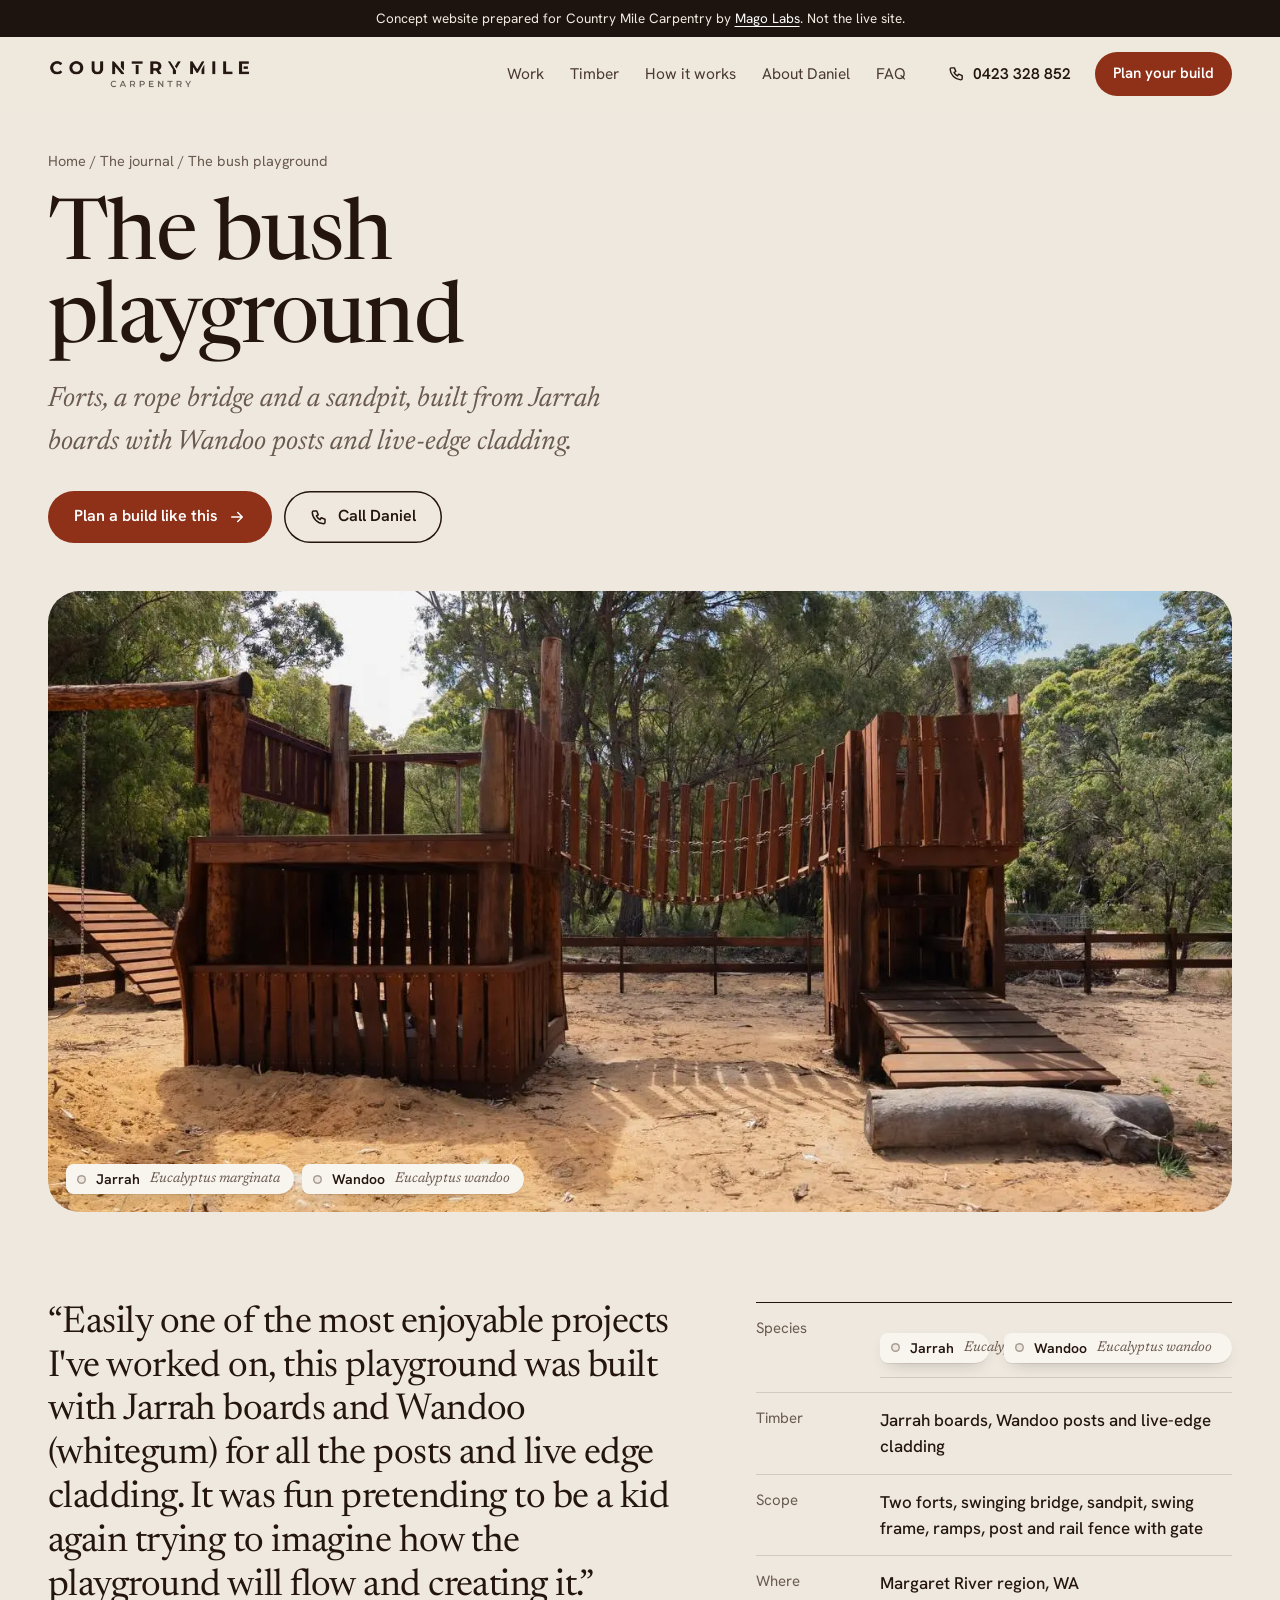
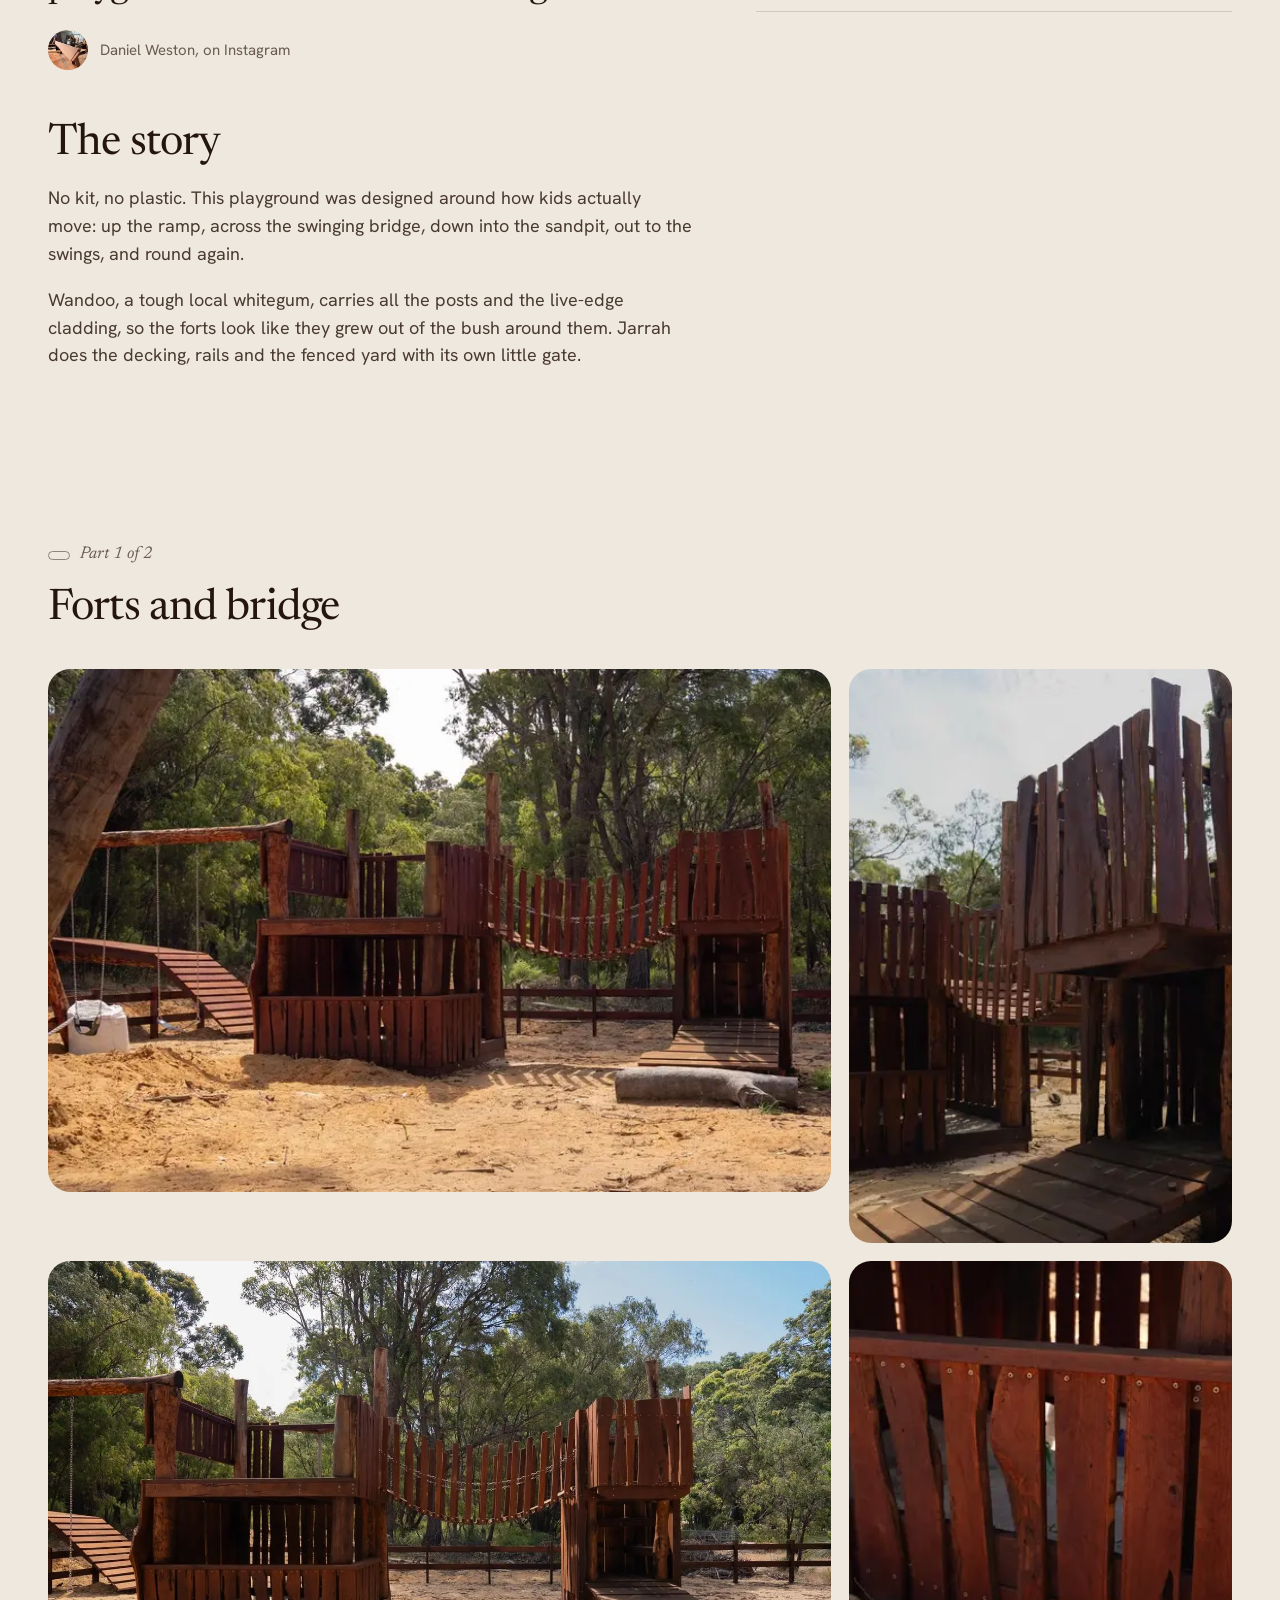
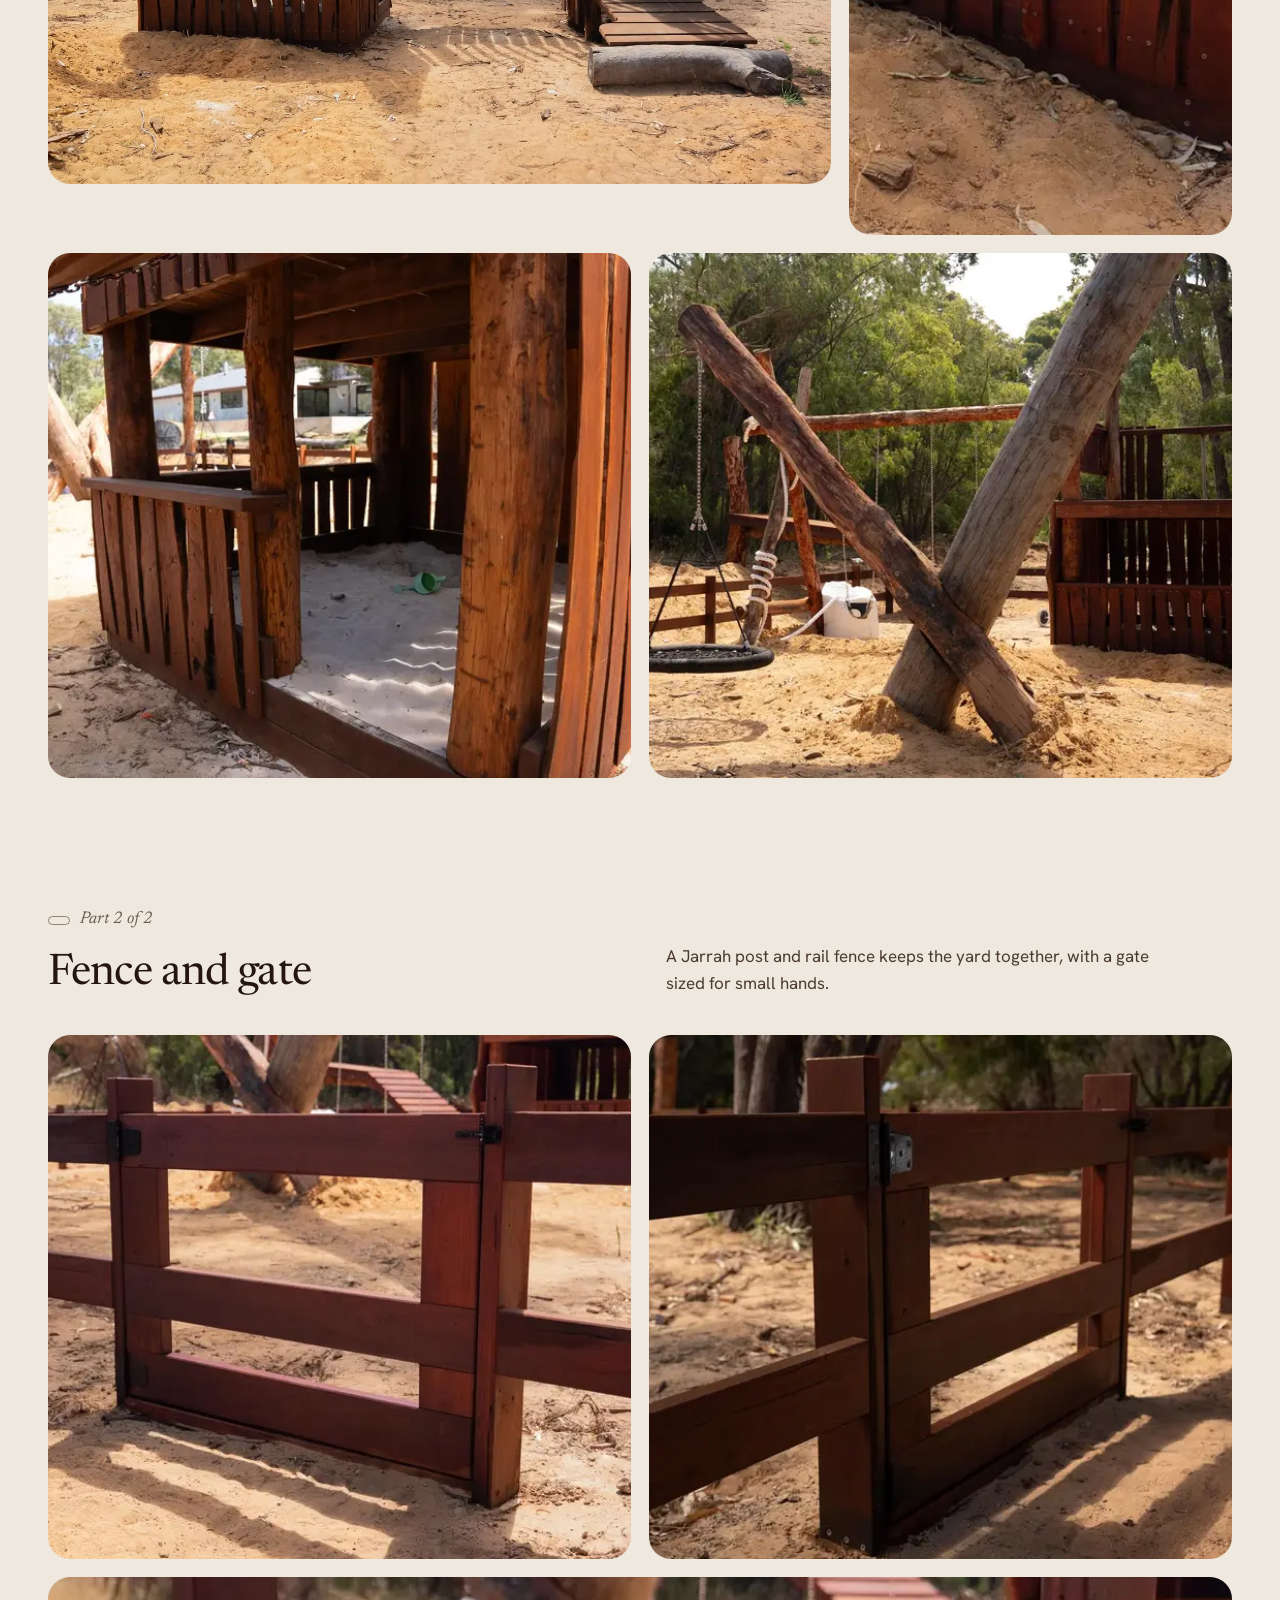
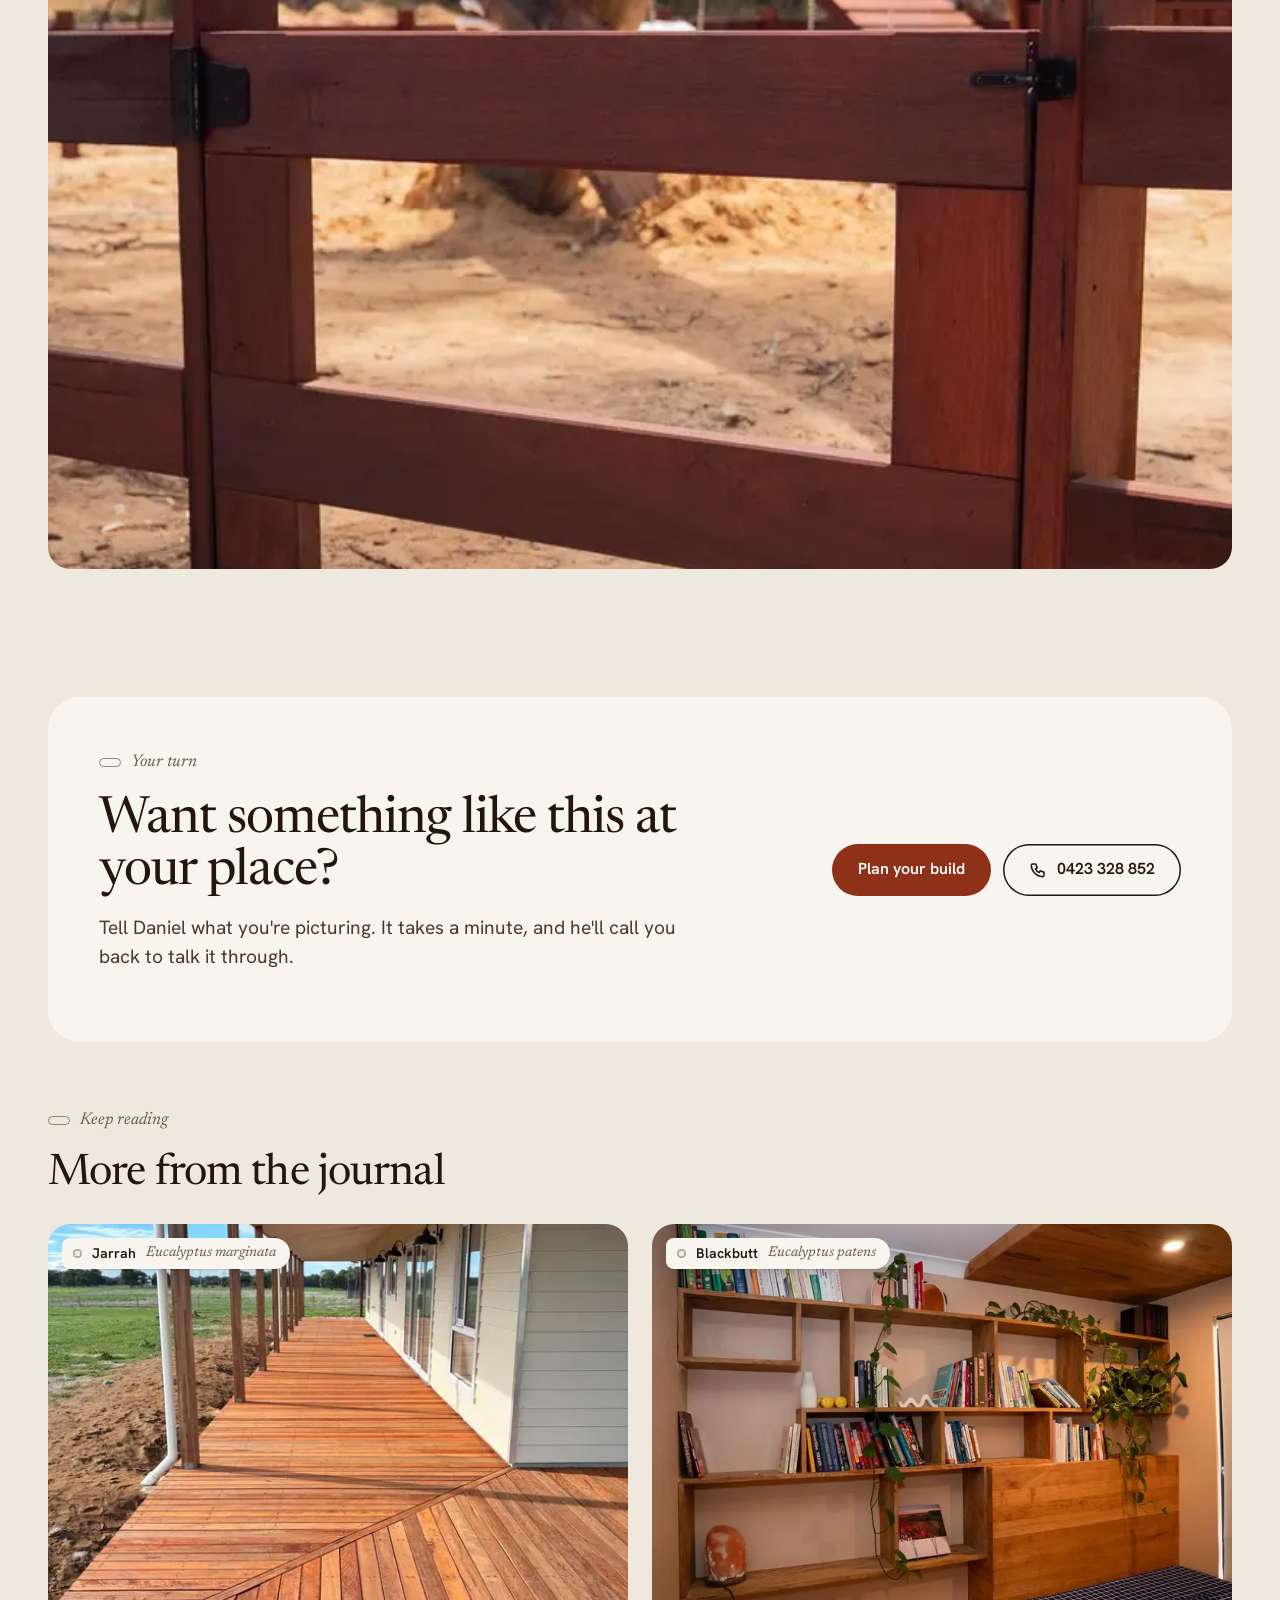
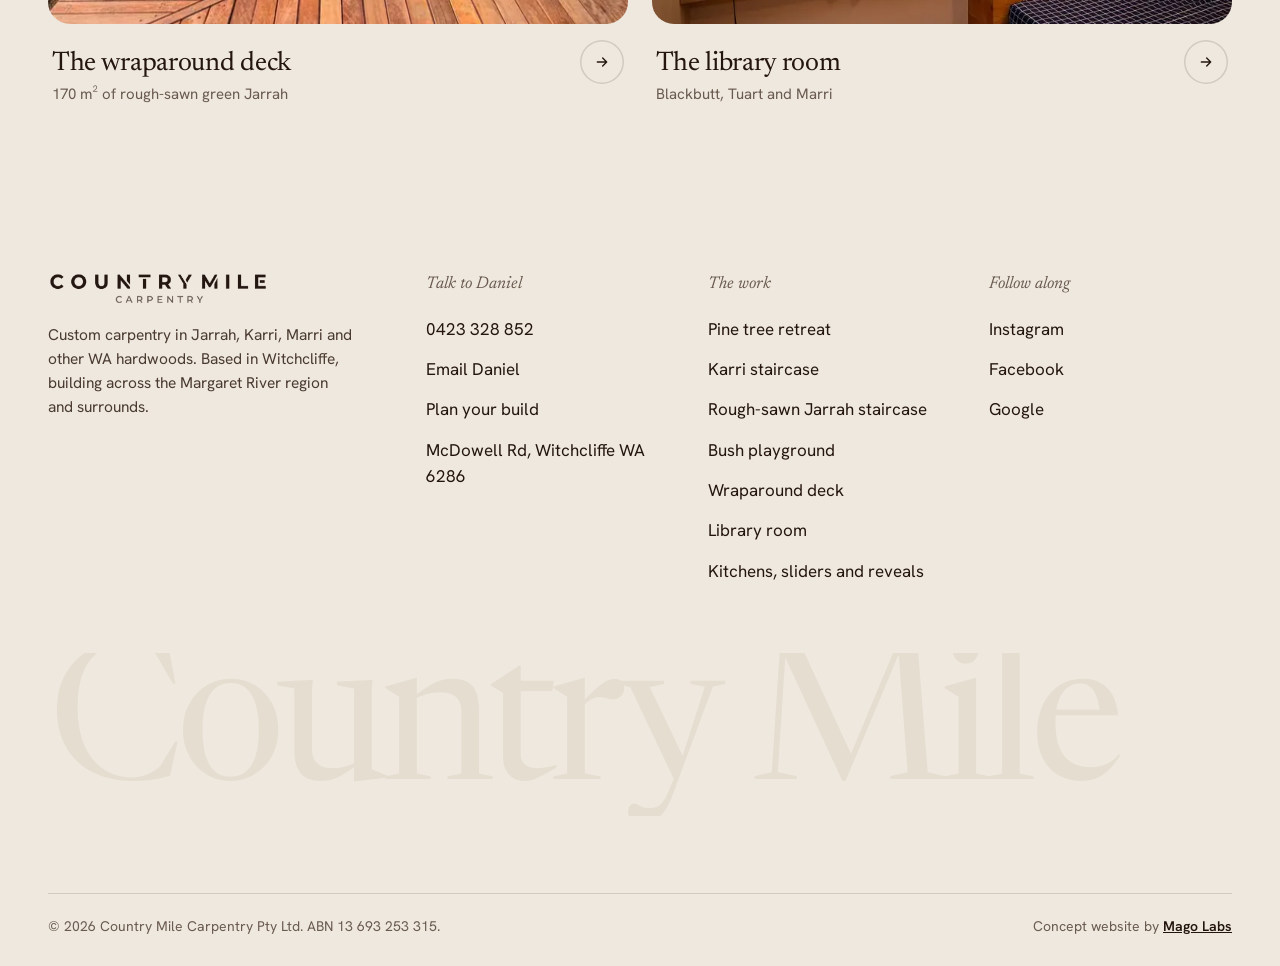
==== commit 74365f13: "Point Mago Labs banner and footer credit to trades.magolabs.in Co-Authored-By: Claude Opus 5.5 <nore" ====
--- a/projects/bush-playground.html
+++ b/projects/bush-playground.html
@@ -21,7 +21,7 @@
 </head>
 <body>
 <a class="sr" href="#main">Skip to content</a>
-<div class="demo-bar">Concept website prepared for Country Mile Carpentry by <a href="https://magolabs.in" target="_blank" rel="noopener">Mago Labs</a>. Not the live site.</div>
+<div class="demo-bar">Concept website prepared for Country Mile Carpentry by <a href="https://trades.magolabs.in/" target="_blank" rel="noopener">Mago Labs</a>. Not the live site.</div>
 <header class="site-head">
  <div class="wrap head-in">
   <a class="brand" href="../index.html" aria-label="Country Mile Carpentry home"><img src="../img/logo-dark.png" width="1436" height="212" alt="Country Mile Carpentry"></a>
@@ -104,7 +104,7 @@
   <div class="giant" aria-hidden="true">Country Mile</div>
   <div class="foot-base">
    <span>&copy; 2026 Country Mile Carpentry Pty Ltd. ABN 13 693 253 315.</span>
-   <span>Concept website by <a href="https://magolabs.in" target="_blank" rel="noopener">Mago Labs</a></span>
+   <span>Concept website by <a href="https://trades.magolabs.in/" target="_blank" rel="noopener">Mago Labs</a></span>
   </div>
  </div>
 </footer>
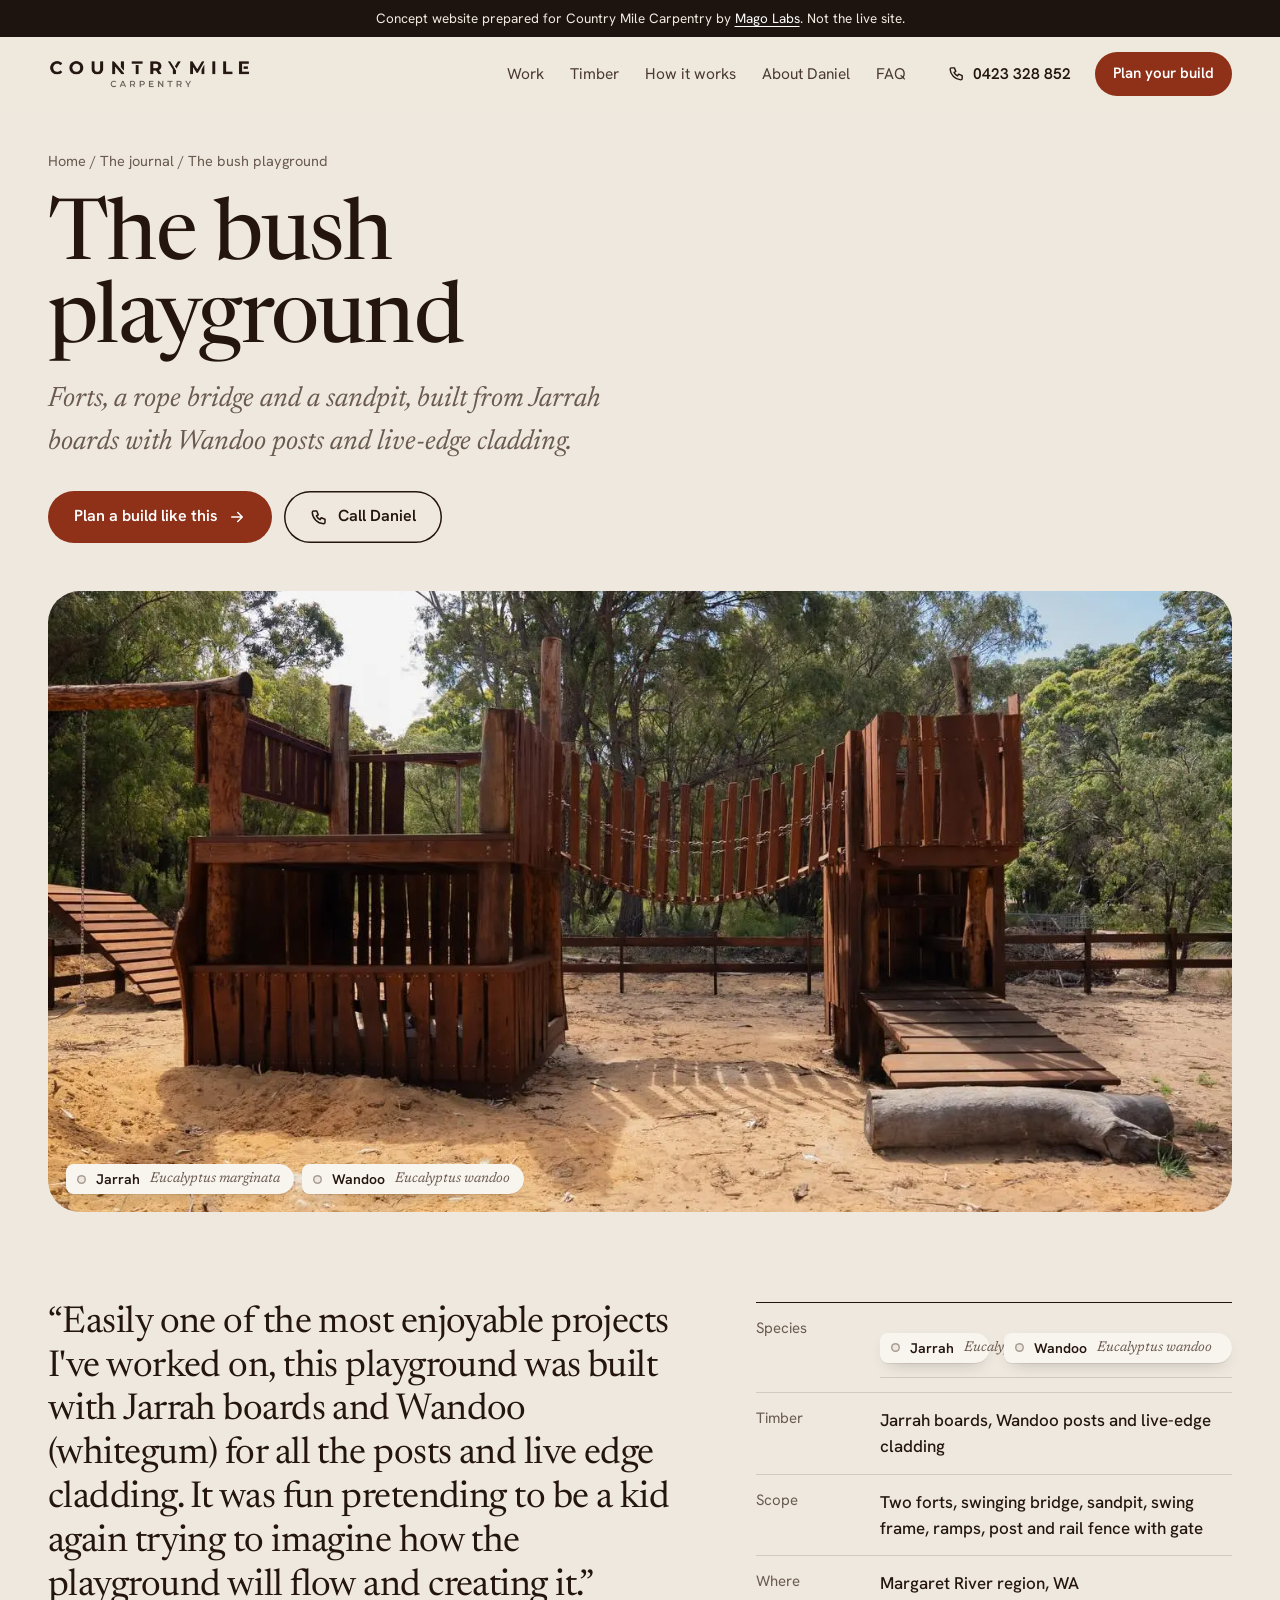
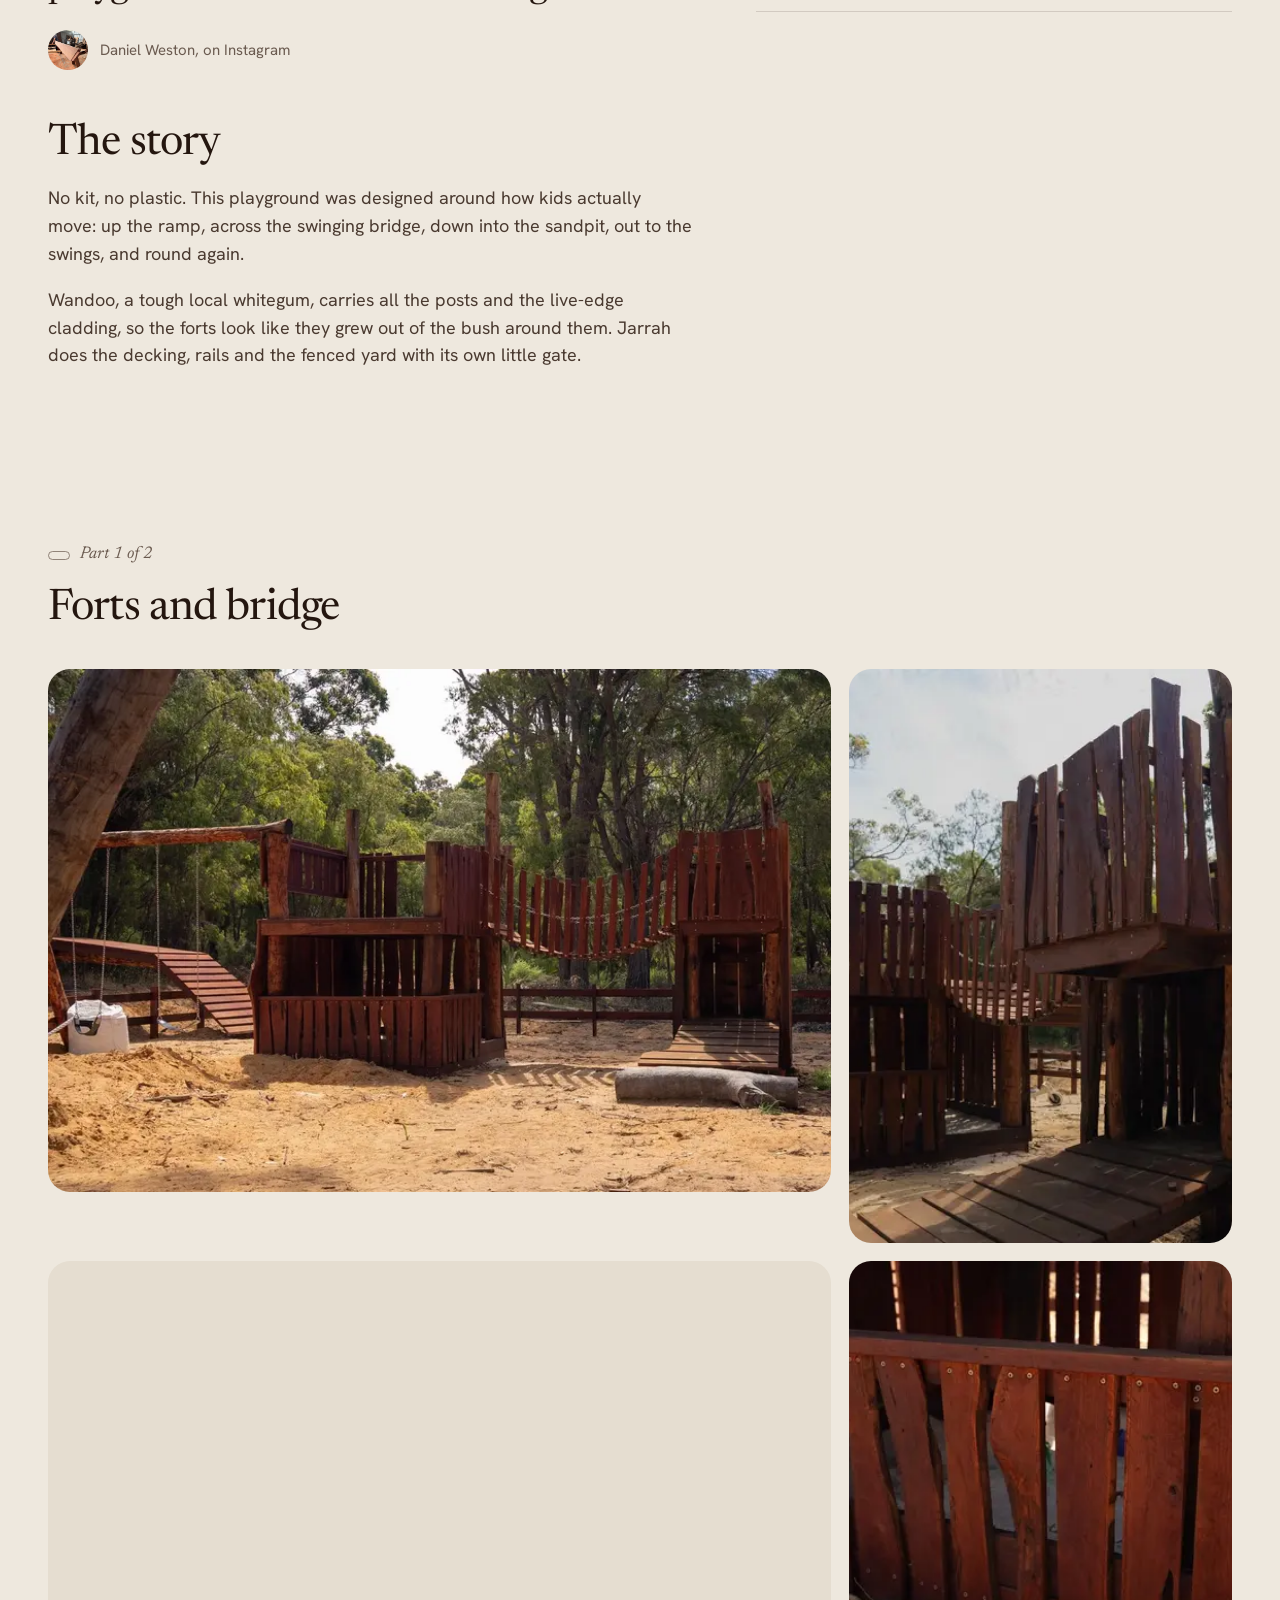
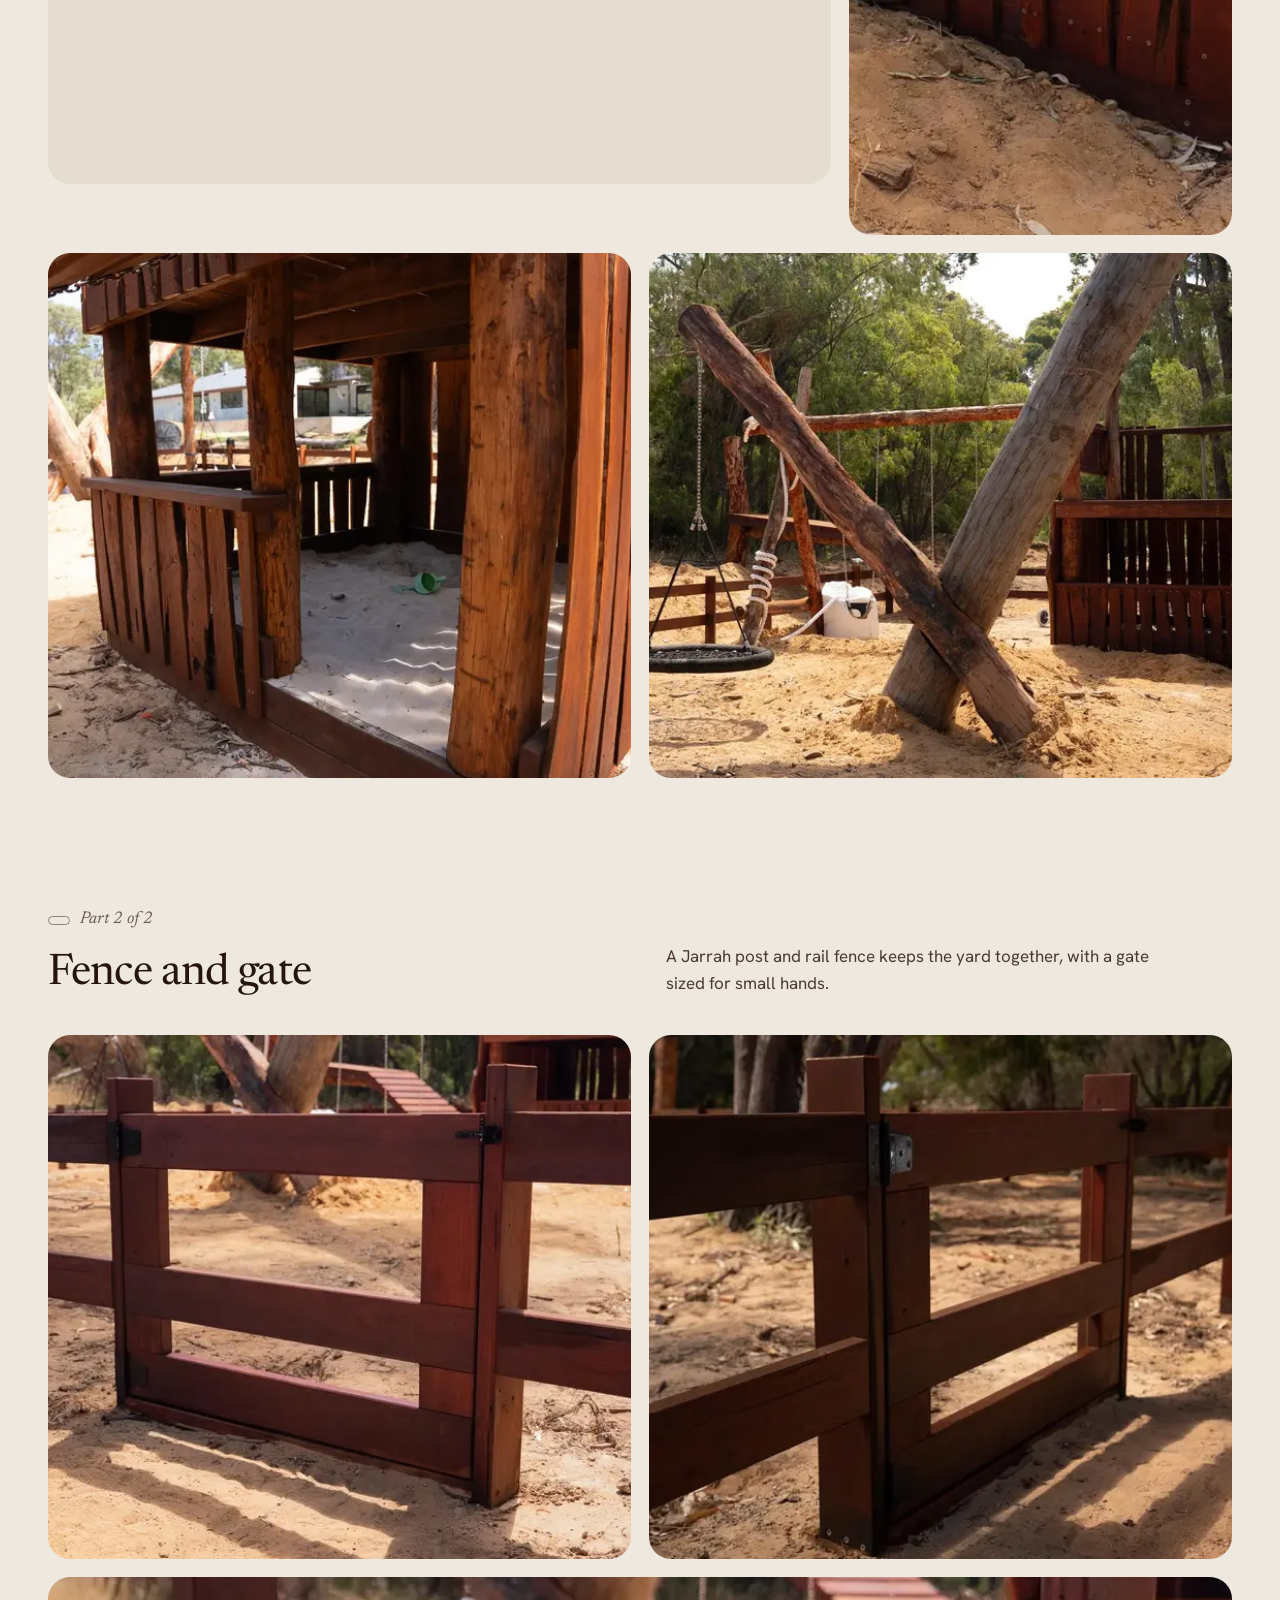
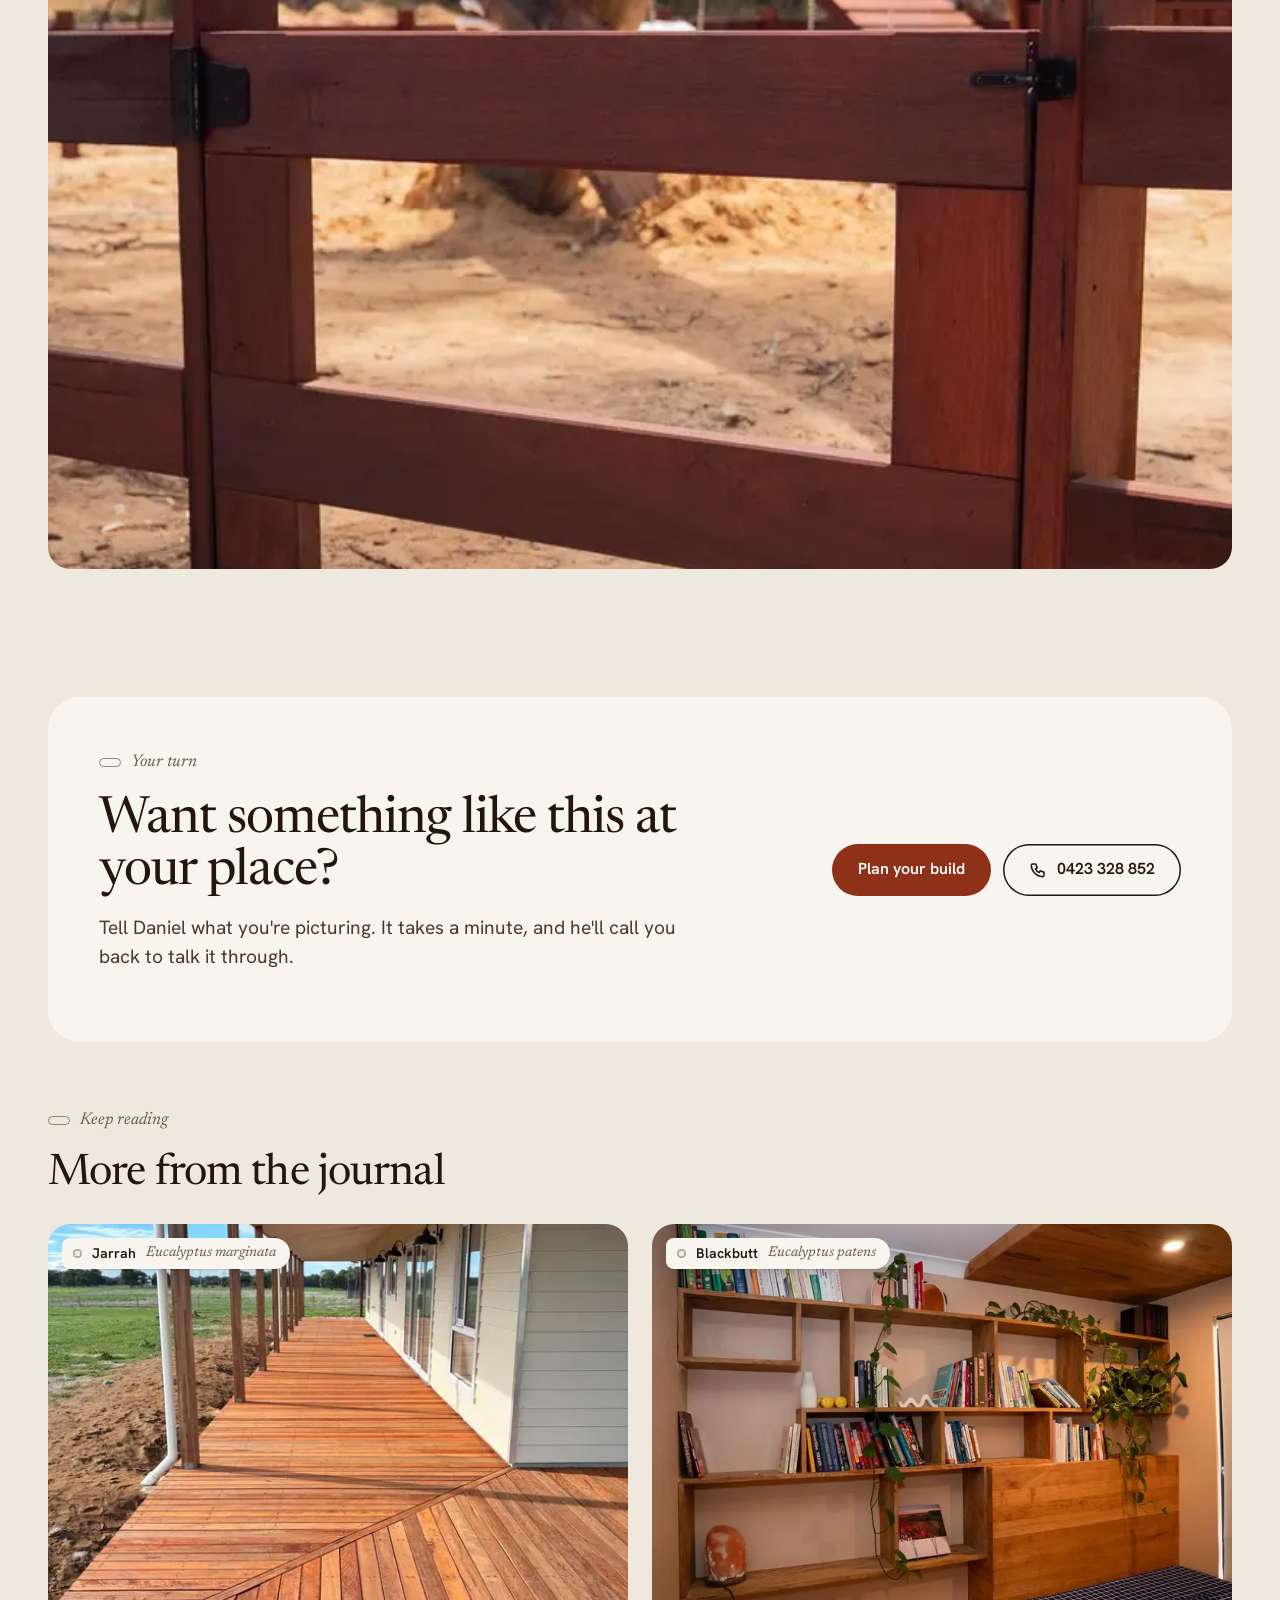
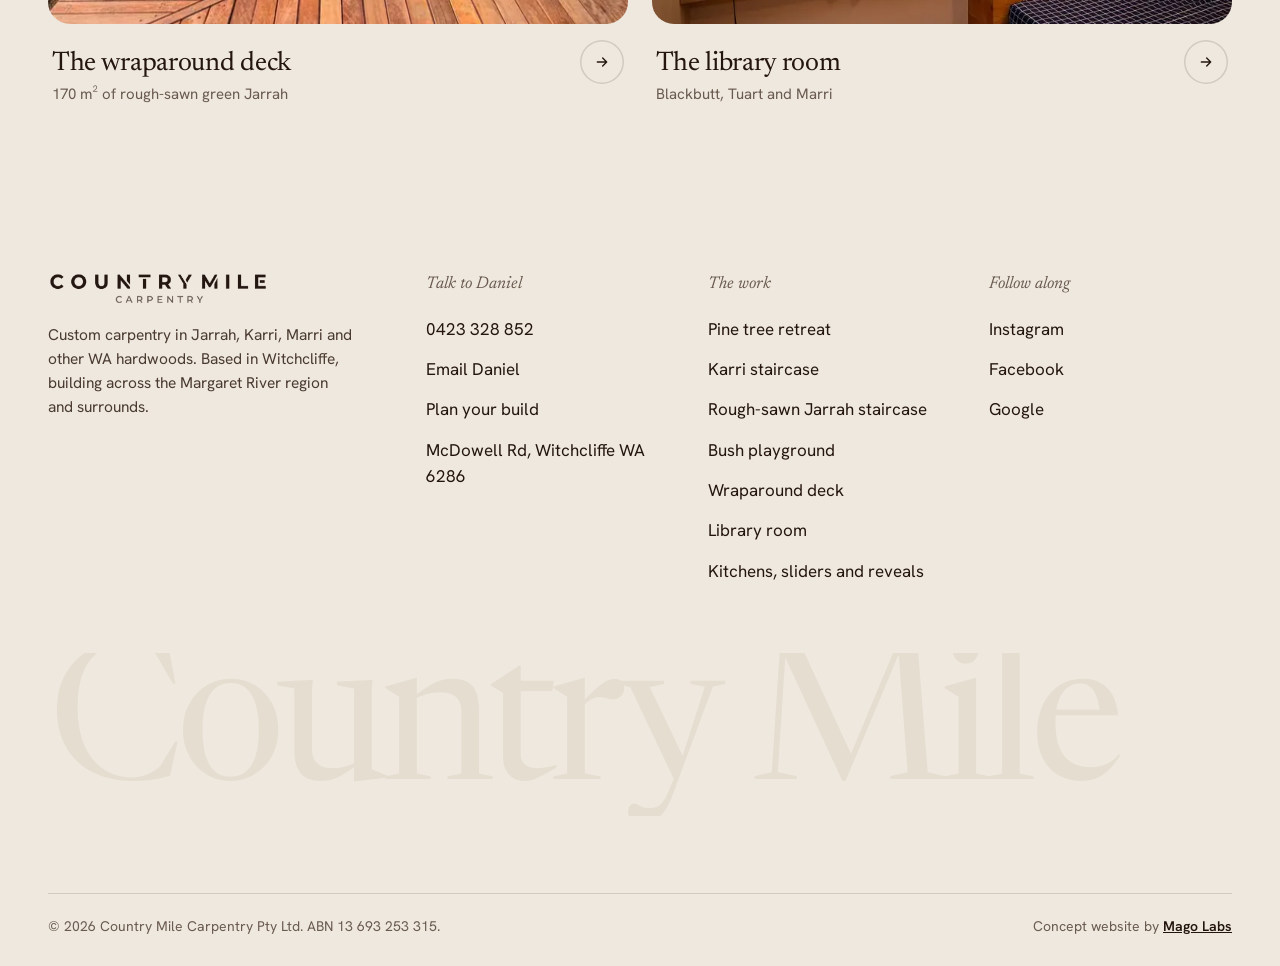
==== commit 9e8a5592: "New share image at a new URL, centred so square crops still read Co-Authored-By: Claude Opus 5.5 <no" ====
--- a/projects/bush-playground.html
+++ b/projects/bush-playground.html
@@ -10,7 +10,17 @@
 <meta property="og:type" content="website">
 <meta property="og:title" content="The bush playground | Custom timber playground in Jarrah and Wandoo | Country Mile Carpentry">
 <meta property="og:description" content="Forts, a rope bridge and a sandpit, built from Jarrah boards with Wandoo posts and live-edge cladding. Custom carpentry by Daniel Weston, Country Mile Carpentry, Witchcliffe WA. Call 0423 328 852.">
-<meta property="og:image" content="https://countrymilecarpentry.vercel.app/img/og.jpg">
+<meta property="og:url" content="https://countrymilecarpentry.vercel.app/projects/bush-playground.html">
+<meta property="og:site_name" content="Country Mile Carpentry">
+<meta property="og:locale" content="en_AU">
+<meta property="og:image" content="https://countrymilecarpentry.vercel.app/img/og-share.jpg">
+<meta property="og:image:secure_url" content="https://countrymilecarpentry.vercel.app/img/og-share.jpg">
+<meta property="og:image:type" content="image/jpeg">
+<meta property="og:image:width" content="1200">
+<meta property="og:image:height" content="630">
+<meta property="og:image:alt" content="Country Mile Carpentry: Jarrah sauna pavilion under an old pine, Margaret River region">
+<meta name="twitter:card" content="summary_large_image">
+<meta name="twitter:image" content="https://countrymilecarpentry.vercel.app/img/og-share.jpg">
 <meta name="theme-color" content="#EEE8DE">
 <link rel="icon" href="../favicon.svg" type="image/svg+xml">
 <link rel="preload" href="../fonts/newsreader.woff2" as="font" type="font/woff2" crossorigin>
--- a/styles.css
+++ b/styles.css
@@ -386,6 +386,24 @@
 .lb svg{width:18px;height:18px}
 .lb .count{position:absolute;bottom:18px;left:0;right:0;text-align:center;color:var(--on-dark-muted);font-size:14px}
 
+
+@media (max-width:900px){
+  .timber{gap:14px}
+  .species{display:flex;gap:8px;overflow-x:auto;border-top:0;margin:0 calc(var(--gut)*-1);padding:2px var(--gut) 6px;scroll-snap-type:x proximity;scrollbar-width:none}
+  .species::-webkit-scrollbar{display:none}
+  .species li{flex:none;scroll-snap-align:start}
+  .species button{border:0;border-radius:99px;padding:0 18px;min-height:46px;box-shadow:inset 0 0 0 1.2px rgba(241,234,223,.25);align-items:center}
+  .species button .nm{font-size:20px}
+  .species button .latin{display:none}
+  .species button[aria-selected="true"]{padding-left:18px;background:var(--on-dark);color:var(--ink);box-shadow:none}
+  .species button[aria-selected="true"] .nm::before{display:none}
+  .specimen{grid-template-rows:auto auto}
+  .specimen .grain{aspect-ratio:16/10}
+  .specimen .body{padding:18px 18px 20px}
+  .specimen p{margin:8px 0 14px;font-size:15.5px}
+  .timber-hint{display:block}
+}
+
 /* motion: reveals only when JS is ready */
 .js [data-rv]{opacity:0;transform:translateY(22px);transition:opacity .9s var(--ease),transform .9s var(--ease)}
 .js [data-rv].in{opacity:1;transform:none}
